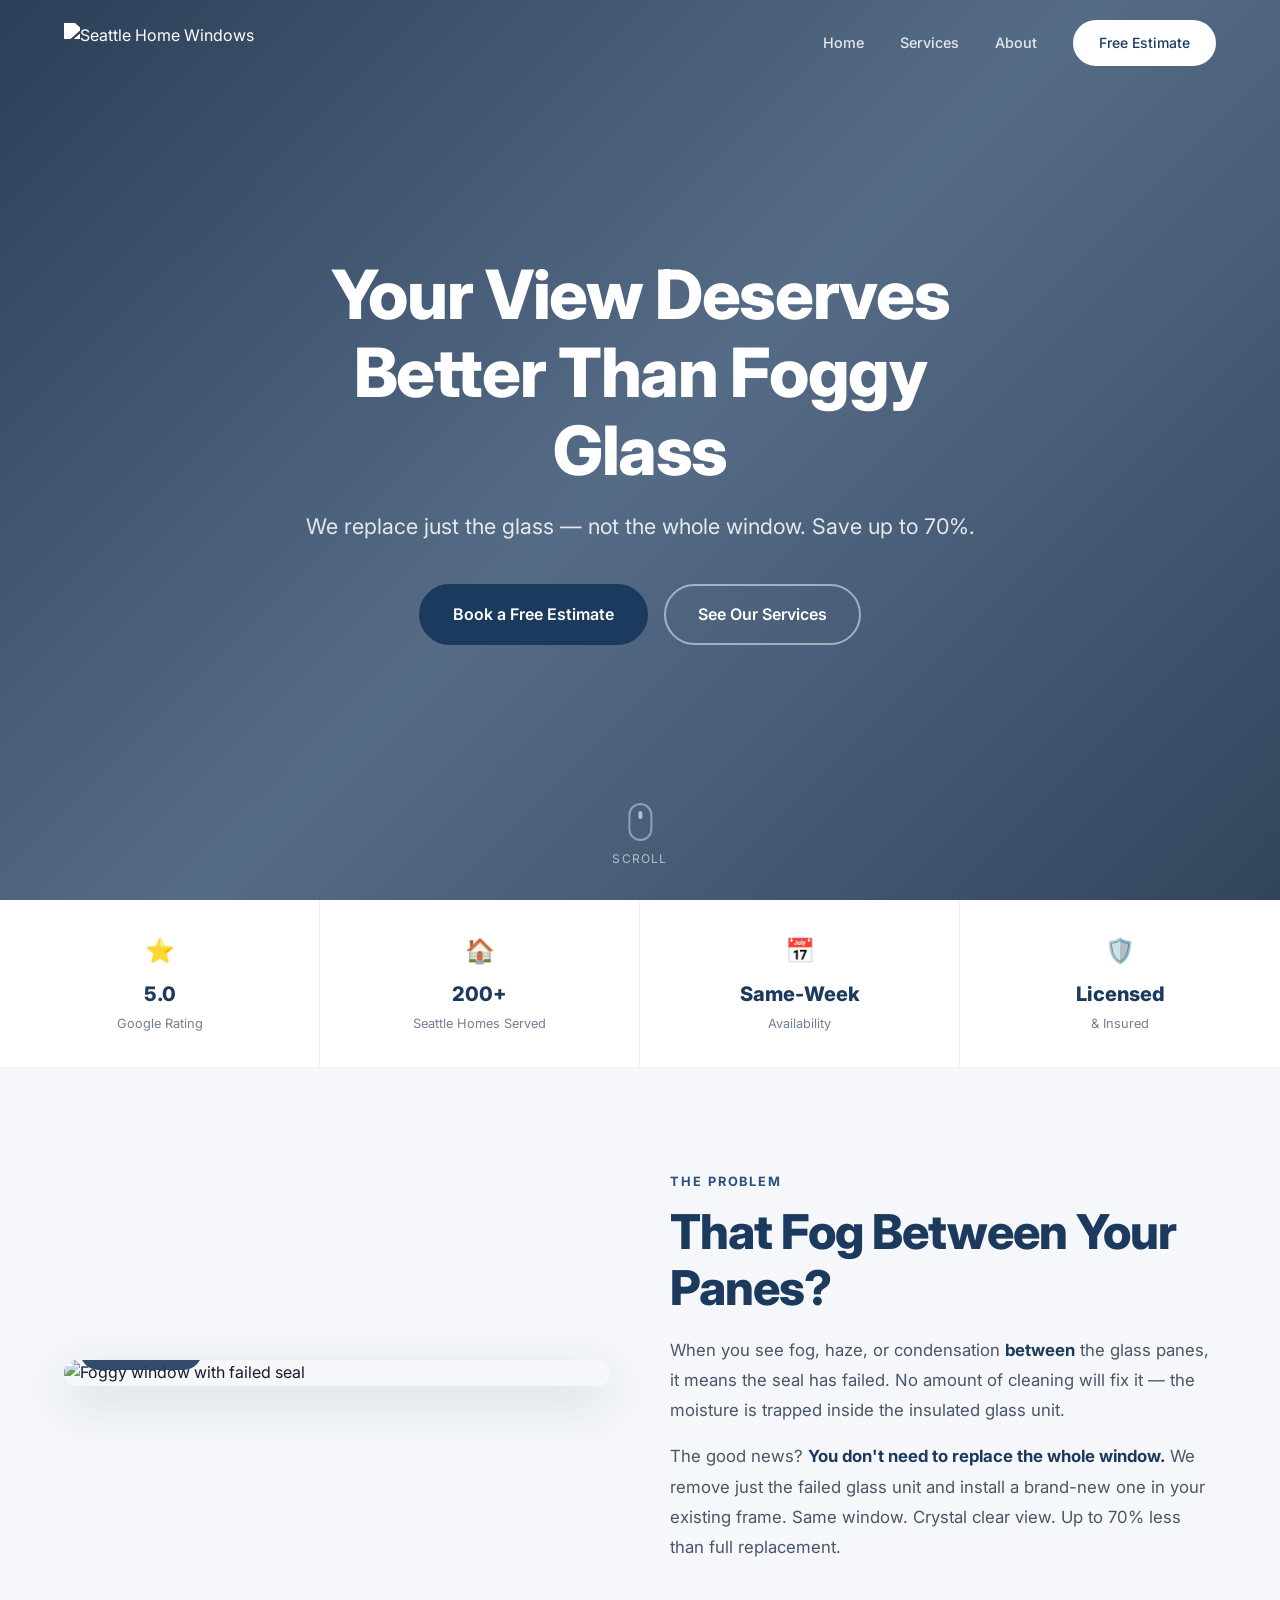
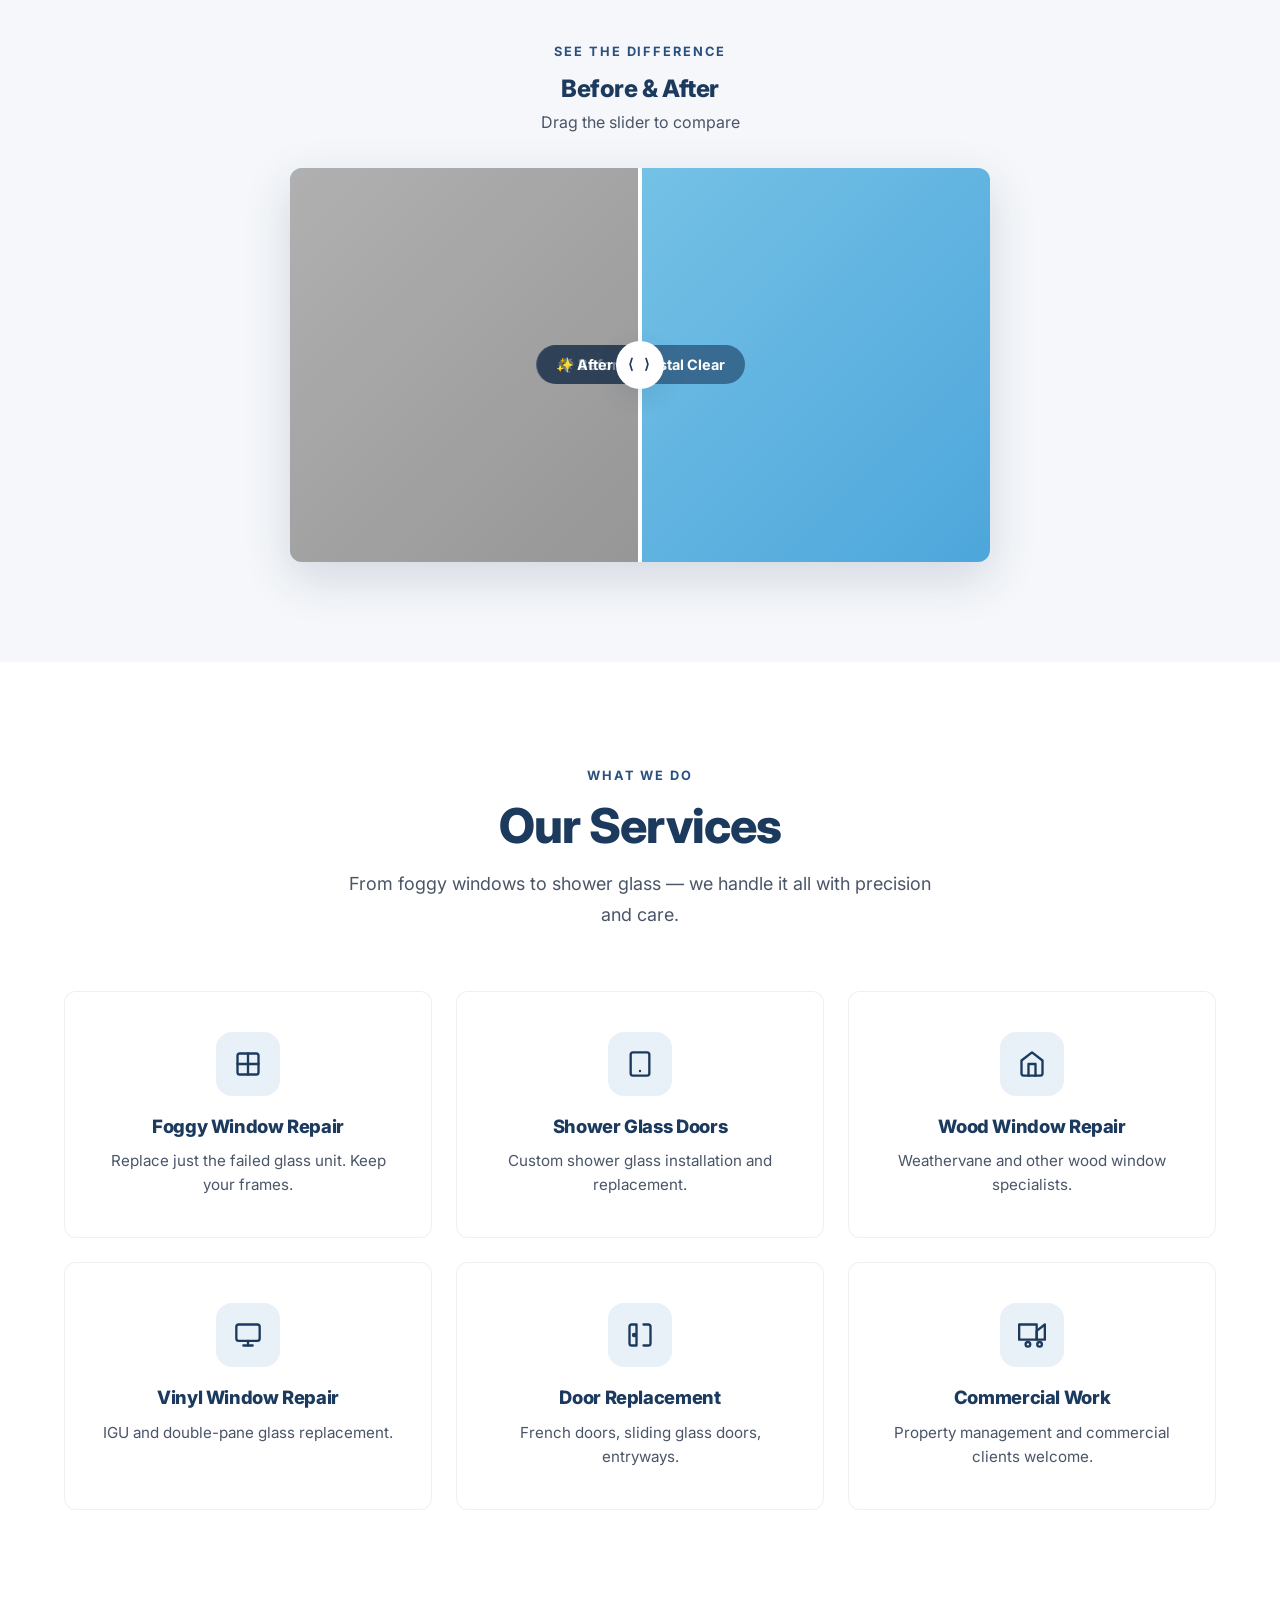
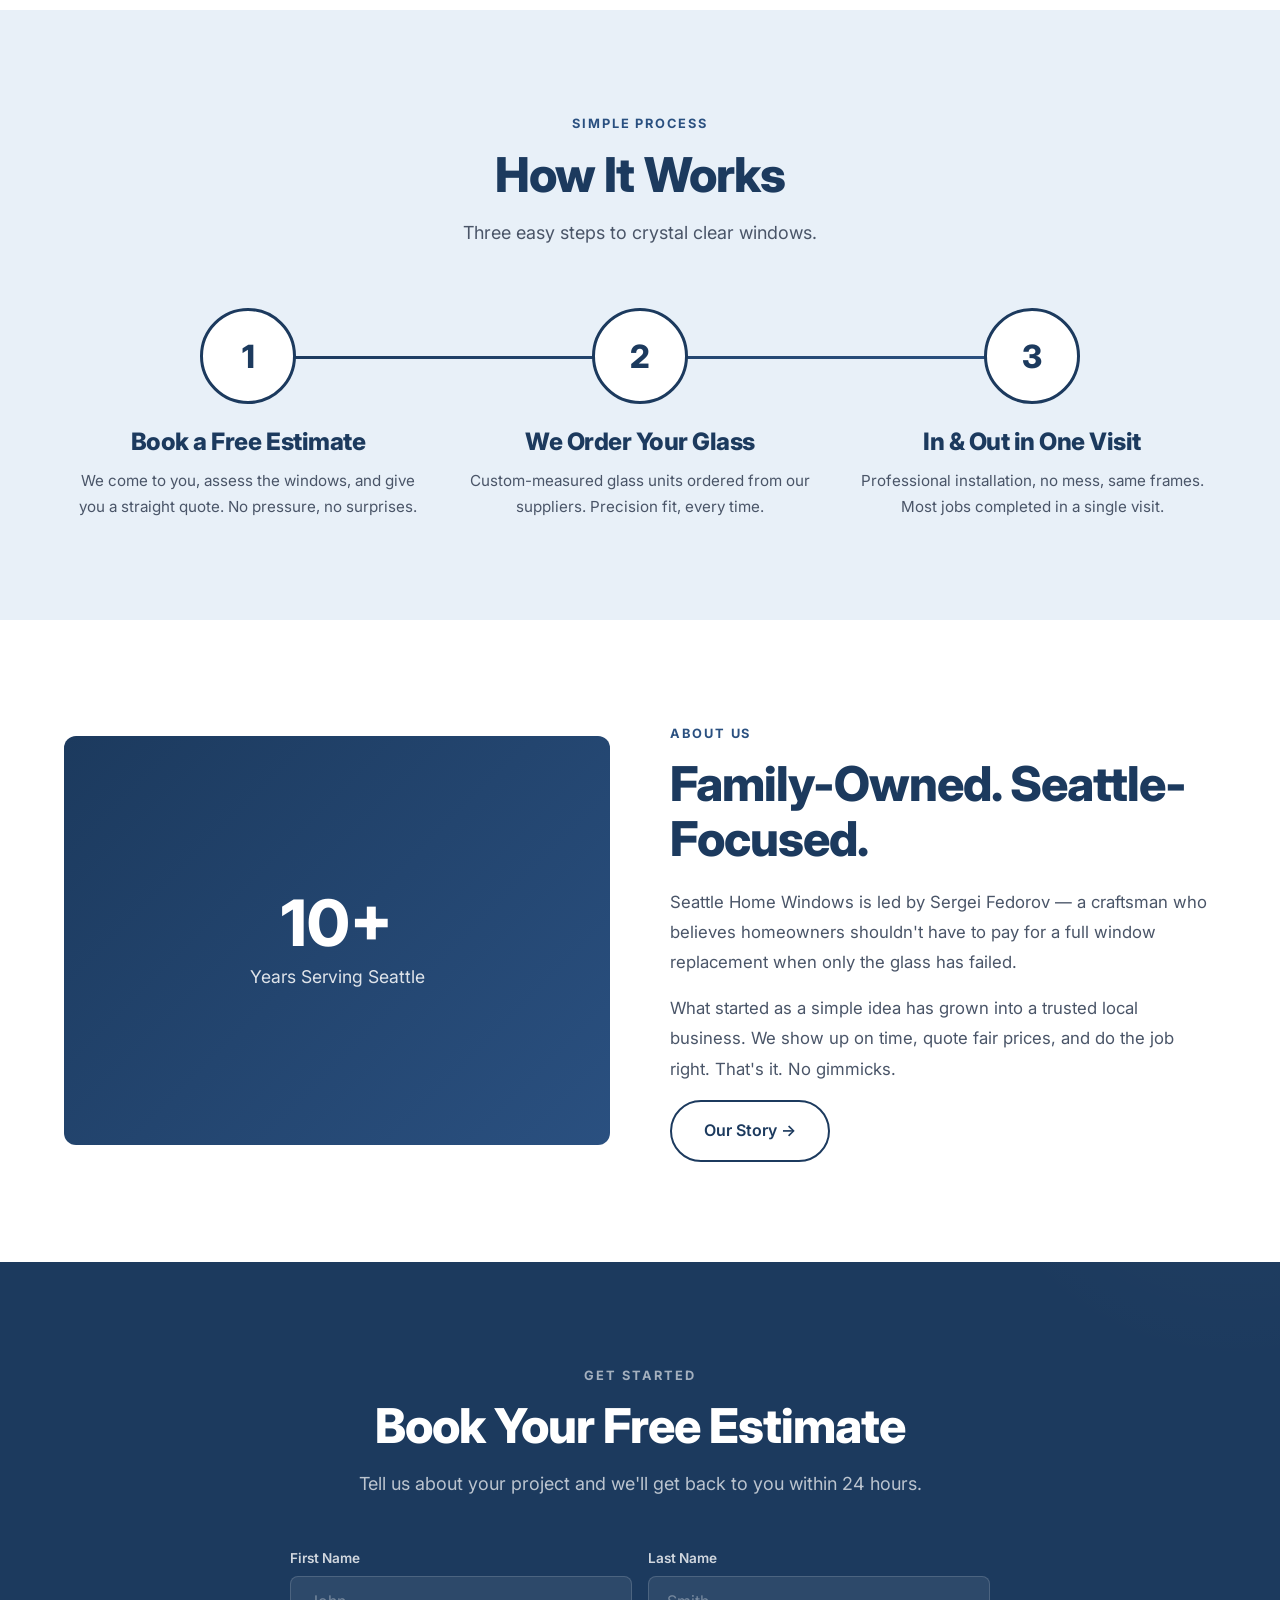
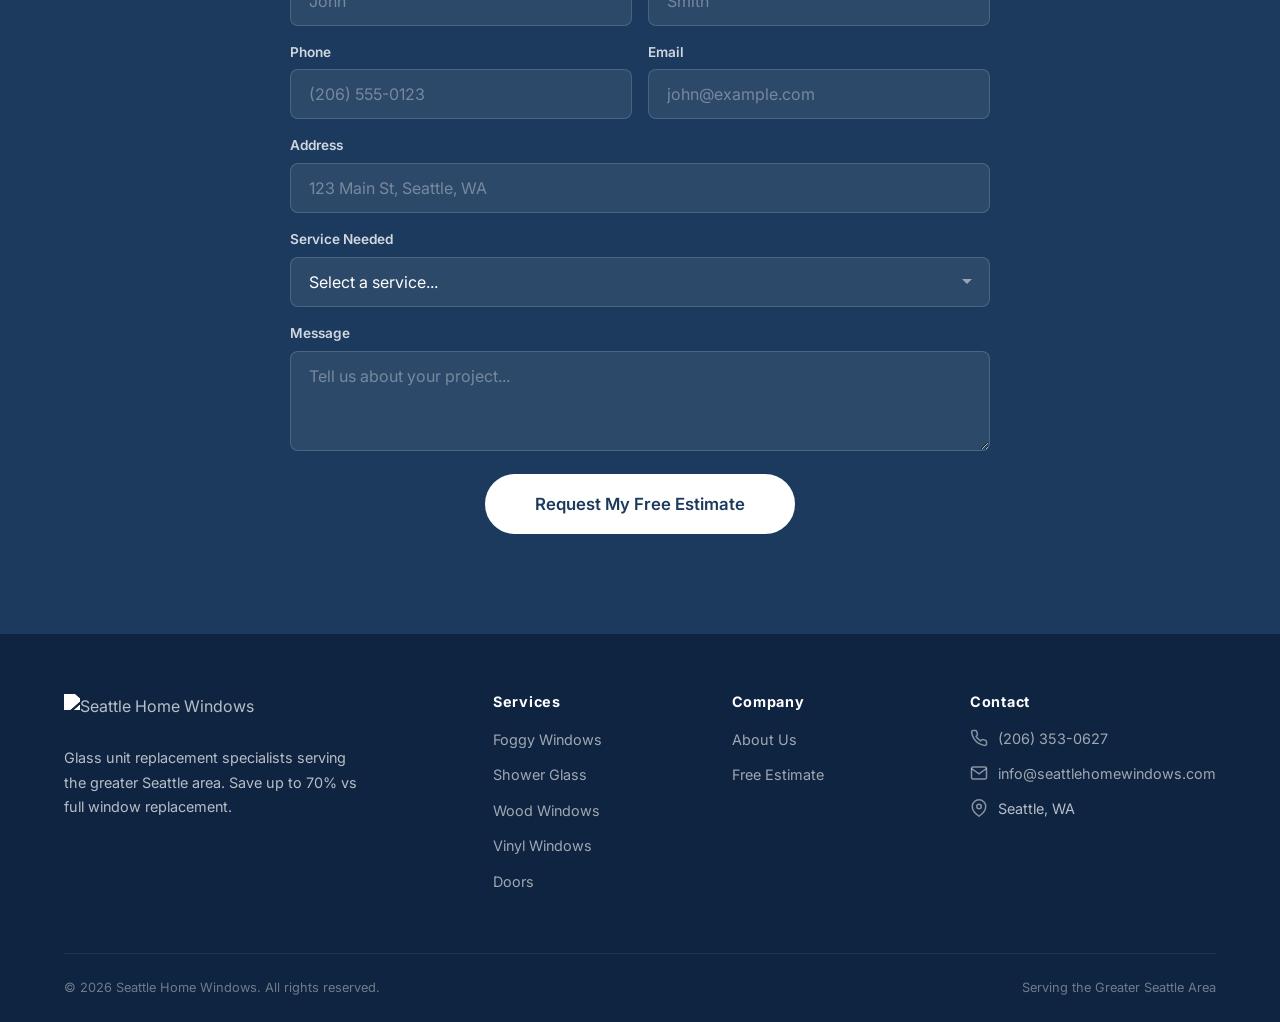
==== index.html @ 95157c09 "Initial commit: Seattle Home Windows website" ====
<!DOCTYPE html>
<html lang="en">
<head>
  <meta charset="UTF-8">
  <meta name="viewport" content="width=device-width, initial-scale=1.0">
  <title>Seattle Home Windows — Glass Unit Replacement Specialists</title>
  <meta name="description" content="Seattle Home Windows replaces just the failed glass — not the whole window. Save up to 70% on foggy window repair, shower glass, and more. Free estimates.">
  <link rel="preconnect" href="https://fonts.googleapis.com">
  <link rel="preconnect" href="https://fonts.gstatic.com" crossorigin>
  <link href="https://fonts.googleapis.com/css2?family=Inter:wght@400;500;600;700;800;900&display=swap" rel="stylesheet">
  <link rel="stylesheet" href="styles.css">
</head>
<body>

  <!-- Navigation -->
  <nav class="nav">
    <div class="container nav-inner">
      <a href="index.html" class="nav-logo">
        <img src="https://images.squarespace-cdn.com/content/v1/53bdde84e4b06a876245f971/1536911886654-8TI3TNQ9BF6OA86RGD4L/SHW_Logo_Long_Dark.png?format=750w" alt="Seattle Home Windows" loading="eager">
      </a>
      <ul class="nav-links">
        <li><a href="index.html">Home</a></li>
        <li><a href="services.html">Services</a></li>
        <li><a href="about.html">About</a></li>
        <li><a href="#estimate" class="nav-cta btn">Free Estimate</a></li>
      </ul>
      <div class="nav-hamburger" aria-label="Menu">
        <span></span>
        <span></span>
        <span></span>
      </div>
    </div>
  </nav>

  <!-- Hero -->
  <section class="hero">
    <div class="hero-bg"></div>
    <div class="hero-overlay"></div>
    <div class="hero-content">
      <h1>Your View Deserves Better Than Foggy Glass</h1>
      <p>We replace just the glass — not the whole window. Save up to 70%.</p>
      <div class="hero-buttons">
        <a href="#estimate" class="btn btn-primary">Book a Free Estimate</a>
        <a href="#services" class="btn btn-outline">See Our Services</a>
      </div>
    </div>
    <div class="scroll-indicator">
      <div class="mouse"></div>
      <span>Scroll</span>
    </div>
  </section>

  <!-- Social Proof Bar -->
  <section class="social-proof">
    <div class="proof-grid">
      <div class="proof-item fade-up">
        <div class="proof-icon">⭐</div>
        <div class="proof-value">5.0</div>
        <div class="proof-label">Google Rating</div>
      </div>
      <div class="proof-item fade-up">
        <div class="proof-icon">🏠</div>
        <div class="proof-value">200+</div>
        <div class="proof-label">Seattle Homes Served</div>
      </div>
      <div class="proof-item fade-up">
        <div class="proof-icon">📅</div>
        <div class="proof-value">Same-Week</div>
        <div class="proof-label">Availability</div>
      </div>
      <div class="proof-item fade-up">
        <div class="proof-icon">🛡️</div>
        <div class="proof-value">Licensed</div>
        <div class="proof-label">& Insured</div>
      </div>
    </div>
  </section>

  <!-- Problem / Solution -->
  <section class="problem-solution">
    <div class="container">
      <div class="ps-grid">
        <div class="ps-image-wrap fade-up">
          <img src="https://images.squarespace-cdn.com/content/v1/53bdde84e4b06a876245f971/70a5252a-7598-47df-831a-8cd8287273d9/Foggy+Window+Ad+Thumbnail.jpg" alt="Foggy window with failed seal">
          <span class="ps-label">⚠ Failed Seal</span>
        </div>
        <div class="ps-text fade-up">
          <span class="section-label">The Problem</span>
          <h2>That Fog Between Your Panes?</h2>
          <p>When you see fog, haze, or condensation <strong>between</strong> the glass panes, it means the seal has failed. No amount of cleaning will fix it — the moisture is trapped inside the insulated glass unit.</p>
          <p>The good news? <strong>You don't need to replace the whole window.</strong> We remove just the failed glass unit and install a brand-new one in your existing frame. Same window. Crystal clear view. Up to 70% less than full replacement.</p>
        </div>
      </div>

      <!-- Before/After Slider -->
      <div class="ba-slider-section fade-up" style="text-align:center;">
        <span class="section-label">See the Difference</span>
        <h3 style="color:var(--navy); margin-bottom: 0.5rem;">Before & After</h3>
        <p style="color:var(--text-medium); margin-bottom: 1.5rem;">Drag the slider to compare</p>
        <div class="ba-slider">
          <div class="ba-after"><span>✨ After — Crystal Clear</span></div>
          <div class="ba-before"><span>😶‍🌫️ Before — Foggy Seal</span></div>
          <div class="ba-handle"></div>
        </div>
      </div>
    </div>
  </section>

  <!-- Services -->
  <section class="services" id="services">
    <div class="container">
      <div class="services-header fade-up">
        <span class="section-label">What We Do</span>
        <h2>Our Services</h2>
        <p class="section-subtitle">From foggy windows to shower glass — we handle it all with precision and care.</p>
      </div>
      <div class="services-grid">
        <div class="service-card fade-up">
          <div class="service-icon">
            <svg viewBox="0 0 24 24"><rect x="3" y="3" width="18" height="18" rx="2"/><line x1="3" y1="12" x2="21" y2="12"/><line x1="12" y1="3" x2="12" y2="21"/></svg>
          </div>
          <h3>Foggy Window Repair</h3>
          <p>Replace just the failed glass unit. Keep your frames.</p>
        </div>
        <div class="service-card fade-up">
          <div class="service-icon">
            <svg viewBox="0 0 24 24"><rect x="4" y="2" width="16" height="20" rx="2"/><line x1="12" y1="18" x2="12" y2="18.01"/></svg>
          </div>
          <h3>Shower Glass Doors</h3>
          <p>Custom shower glass installation and replacement.</p>
        </div>
        <div class="service-card fade-up">
          <div class="service-icon">
            <svg viewBox="0 0 24 24"><path d="M3 9l9-7 9 7v11a2 2 0 0 1-2 2H5a2 2 0 0 1-2-2z"/><polyline points="9 22 9 12 15 12 15 22"/></svg>
          </div>
          <h3>Wood Window Repair</h3>
          <p>Weathervane and other wood window specialists.</p>
        </div>
        <div class="service-card fade-up">
          <div class="service-icon">
            <svg viewBox="0 0 24 24"><rect x="2" y="3" width="20" height="14" rx="2"/><line x1="8" y1="21" x2="16" y2="21"/><line x1="12" y1="17" x2="12" y2="21"/></svg>
          </div>
          <h3>Vinyl Window Repair</h3>
          <p>IGU and double-pane glass replacement.</p>
        </div>
        <div class="service-card fade-up">
          <div class="service-icon">
            <svg viewBox="0 0 24 24"><path d="M15 3h4a2 2 0 0 1 2 2v14a2 2 0 0 1-2 2h-4"/><path d="M3 5a2 2 0 0 1 2-2h4v18H5a2 2 0 0 1-2-2z"/><circle cx="7" cy="12" r="1"/></svg>
          </div>
          <h3>Door Replacement</h3>
          <p>French doors, sliding glass doors, entryways.</p>
        </div>
        <div class="service-card fade-up">
          <div class="service-icon">
            <svg viewBox="0 0 24 24"><rect x="1" y="3" width="15" height="13"/><polygon points="23 3 16 8.5 16 16 23 16"/><circle cx="8.5" cy="20" r="2"/><circle cx="18.5" cy="20" r="2"/></svg>
          </div>
          <h3>Commercial Work</h3>
          <p>Property management and commercial clients welcome.</p>
        </div>
      </div>
    </div>
  </section>

  <!-- How It Works -->
  <section class="how-it-works">
    <div class="container">
      <div class="hiw-header fade-up">
        <span class="section-label">Simple Process</span>
        <h2>How It Works</h2>
        <p class="section-subtitle">Three easy steps to crystal clear windows.</p>
      </div>
      <div class="hiw-steps">
        <div class="hiw-step fade-up">
          <div class="hiw-number"><span>1</span></div>
          <div>
            <h3>Book a Free Estimate</h3>
            <p>We come to you, assess the windows, and give you a straight quote. No pressure, no surprises.</p>
          </div>
        </div>
        <div class="hiw-step fade-up">
          <div class="hiw-number"><span>2</span></div>
          <div>
            <h3>We Order Your Glass</h3>
            <p>Custom-measured glass units ordered from our suppliers. Precision fit, every time.</p>
          </div>
        </div>
        <div class="hiw-step fade-up">
          <div class="hiw-number"><span>3</span></div>
          <div>
            <h3>In & Out in One Visit</h3>
            <p>Professional installation, no mess, same frames. Most jobs completed in a single visit.</p>
          </div>
        </div>
      </div>
    </div>
  </section>

  <!-- About Teaser -->
  <section class="about-teaser">
    <div class="container">
      <div class="about-grid">
        <div class="about-visual fade-up">
          <div class="about-visual-box">
            <div class="about-visual-text">
              <div class="stat">10+</div>
              <p>Years Serving Seattle</p>
            </div>
          </div>
        </div>
        <div class="about-content fade-up">
          <span class="section-label">About Us</span>
          <h2>Family-Owned. Seattle-Focused.</h2>
          <p>Seattle Home Windows is led by Sergei Fedorov — a craftsman who believes homeowners shouldn't have to pay for a full window replacement when only the glass has failed.</p>
          <p>What started as a simple idea has grown into a trusted local business. We show up on time, quote fair prices, and do the job right. That's it. No gimmicks.</p>
          <a href="about.html" class="btn btn-outline-dark">Our Story →</a>
        </div>
      </div>
    </div>
  </section>

  <!-- Estimate Form -->
  <section class="estimate" id="estimate">
    <div class="container">
      <div class="estimate-header fade-up">
        <span class="section-label">Get Started</span>
        <h2>Book Your Free Estimate</h2>
        <p class="section-subtitle">Tell us about your project and we'll get back to you within 24 hours.</p>
      </div>

      <form id="estimate-form" class="estimate-form fade-up">
        <div class="form-row">
          <div class="form-group">
            <label for="firstName">First Name</label>
            <input type="text" id="firstName" name="firstName" placeholder="John" required>
          </div>
          <div class="form-group">
            <label for="lastName">Last Name</label>
            <input type="text" id="lastName" name="lastName" placeholder="Smith" required>
          </div>
        </div>
        <div class="form-row">
          <div class="form-group">
            <label for="phone">Phone</label>
            <input type="tel" id="phone" name="phone" placeholder="(206) 555-0123" required>
          </div>
          <div class="form-group">
            <label for="email">Email</label>
            <input type="email" id="email" name="email" placeholder="john@example.com" required>
          </div>
        </div>
        <div class="form-group">
          <label for="address">Address</label>
          <input type="text" id="address" name="address" placeholder="123 Main St, Seattle, WA">
        </div>
        <div class="form-group">
          <label for="service">Service Needed</label>
          <select id="service" name="service" required>
            <option value="" disabled selected>Select a service...</option>
            <option value="foggy-windows">Foggy Windows</option>
            <option value="shower-glass">Shower Glass</option>
            <option value="wood-windows">Wood Windows</option>
            <option value="vinyl-windows">Vinyl Windows</option>
            <option value="door-replacement">Door Replacement</option>
            <option value="commercial">Commercial</option>
            <option value="other">Other</option>
          </select>
        </div>
        <div class="form-group">
          <label for="message">Message</label>
          <textarea id="message" name="message" placeholder="Tell us about your project..."></textarea>
        </div>
        <div class="form-submit">
          <button type="submit" class="btn">Request My Free Estimate</button>
        </div>
      </form>

      <div class="form-success">
        <div class="check-icon">✓</div>
        <h3>Thank You!</h3>
        <p>We've received your request. Expect a call or email within 24 hours.</p>
      </div>
    </div>
  </section>

  <!-- Footer -->
  <footer class="footer">
    <div class="container">
      <div class="footer-grid">
        <div class="footer-brand">
          <img src="https://images.squarespace-cdn.com/content/v1/53bdde84e4b06a876245f971/1536911886654-8TI3TNQ9BF6OA86RGD4L/SHW_Logo_Long_Dark.png?format=750w" alt="Seattle Home Windows">
          <p>Glass unit replacement specialists serving the greater Seattle area. Save up to 70% vs full window replacement.</p>
        </div>
        <div class="footer-col">
          <h4>Services</h4>
          <ul>
            <li><a href="services.html">Foggy Windows</a></li>
            <li><a href="services.html">Shower Glass</a></li>
            <li><a href="services.html">Wood Windows</a></li>
            <li><a href="services.html">Vinyl Windows</a></li>
            <li><a href="services.html">Doors</a></li>
          </ul>
        </div>
        <div class="footer-col">
          <h4>Company</h4>
          <ul>
            <li><a href="about.html">About Us</a></li>
            <li><a href="#estimate">Free Estimate</a></li>
          </ul>
        </div>
        <div class="footer-col">
          <h4>Contact</h4>
          <div class="footer-contact-item">
            <svg viewBox="0 0 24 24"><path d="M22 16.92v3a2 2 0 0 1-2.18 2 19.79 19.79 0 0 1-8.63-3.07 19.5 19.5 0 0 1-6-6 19.79 19.79 0 0 1-3.07-8.67A2 2 0 0 1 4.11 2h3a2 2 0 0 1 2 1.72c.127.96.361 1.903.7 2.81a2 2 0 0 1-.45 2.11L8.09 9.91a16 16 0 0 0 6 6l1.27-1.27a2 2 0 0 1 2.11-.45c.907.339 1.85.573 2.81.7A2 2 0 0 1 22 16.92z"/></svg>
            <a href="tel:+12063530627">(206) 353-0627</a>
          </div>
          <div class="footer-contact-item">
            <svg viewBox="0 0 24 24"><path d="M4 4h16c1.1 0 2 .9 2 2v12c0 1.1-.9 2-2 2H4c-1.1 0-2-.9-2-2V6c0-1.1.9-2 2-2z"/><polyline points="22,6 12,13 2,6"/></svg>
            <a href="mailto:info@seattlehomewindows.com">info@seattlehomewindows.com</a>
          </div>
          <div class="footer-contact-item">
            <svg viewBox="0 0 24 24"><path d="M21 10c0 7-9 13-9 13s-9-6-9-13a9 9 0 0 1 18 0z"/><circle cx="12" cy="10" r="3"/></svg>
            <span>Seattle, WA</span>
          </div>
        </div>
      </div>
      <div class="footer-bottom">
        <span>© 2026 Seattle Home Windows. All rights reserved.</span>
        <span>Serving the Greater Seattle Area</span>
      </div>
    </div>
  </footer>

  <!-- Mobile Call Button -->
  <a href="tel:+12063530627" class="mobile-call-btn" aria-label="Call Now">
    <svg viewBox="0 0 24 24"><path d="M22 16.92v3a2 2 0 0 1-2.18 2 19.79 19.79 0 0 1-8.63-3.07 19.5 19.5 0 0 1-6-6 19.79 19.79 0 0 1-3.07-8.67A2 2 0 0 1 4.11 2h3a2 2 0 0 1 2 1.72c.127.96.361 1.903.7 2.81a2 2 0 0 1-.45 2.11L8.09 9.91a16 16 0 0 0 6 6l1.27-1.27a2 2 0 0 1 2.11-.45c.907.339 1.85.573 2.81.7A2 2 0 0 1 22 16.92z"/></svg>
  </a>

  <script src="script.js"></script>
</body>
</html>
---- styles.css ----
/* ============================================
   Seattle Home Windows — Main Stylesheet
   ============================================ */

/* Custom Properties */
:root {
  --navy: #1c3a5e;
  --navy-dark: #0f2440;
  --navy-light: #2a5080;
  --white: #ffffff;
  --light-blue: #e8f0f8;
  --light-gray: #f5f7fa;
  --text-dark: #1a1a2e;
  --text-medium: #4a5568;
  --text-light: #718096;
  --accent-gold: #d4a853;
  --shadow-sm: 0 2px 8px rgba(28, 58, 94, 0.08);
  --shadow-md: 0 8px 24px rgba(28, 58, 94, 0.12);
  --shadow-lg: 0 16px 48px rgba(28, 58, 94, 0.16);
  --radius: 12px;
  --radius-sm: 8px;
  --transition: 0.3s cubic-bezier(0.4, 0, 0.2, 1);
}

/* Reset */
*, *::before, *::after {
  margin: 0;
  padding: 0;
  box-sizing: border-box;
}

html {
  scroll-behavior: smooth;
  font-size: 16px;
}

body {
  font-family: 'Inter', -apple-system, BlinkMacSystemFont, sans-serif;
  color: var(--text-dark);
  line-height: 1.6;
  overflow-x: hidden;
  -webkit-font-smoothing: antialiased;
}

img {
  max-width: 100%;
  height: auto;
  display: block;
}

a {
  text-decoration: none;
  color: inherit;
  transition: var(--transition);
}

/* Typography */
h1, h2, h3, h4 {
  font-weight: 800;
  line-height: 1.15;
  letter-spacing: -0.02em;
}

h1 { font-size: clamp(2.5rem, 5vw, 4rem); }
h2 { font-size: clamp(2rem, 4vw, 3rem); }
h3 { font-size: clamp(1.25rem, 2vw, 1.5rem); }

.section-label {
  display: inline-block;
  font-size: 0.8rem;
  font-weight: 700;
  letter-spacing: 0.15em;
  text-transform: uppercase;
  color: var(--navy-light);
  margin-bottom: 0.75rem;
}

.section-subtitle {
  font-size: 1.125rem;
  color: var(--text-medium);
  max-width: 600px;
  margin: 1rem auto 0;
  line-height: 1.7;
}

/* Layout */
.container {
  width: 100%;
  max-width: 1200px;
  margin: 0 auto;
  padding: 0 24px;
}

section {
  padding: 100px 0;
}

/* Buttons */
.btn {
  display: inline-flex;
  align-items: center;
  gap: 8px;
  padding: 16px 32px;
  font-family: 'Inter', sans-serif;
  font-size: 1rem;
  font-weight: 600;
  border-radius: 50px;
  border: 2px solid transparent;
  cursor: pointer;
  transition: var(--transition);
  white-space: nowrap;
}

.btn-primary {
  background: var(--navy);
  color: var(--white);
  border-color: var(--navy);
}

.btn-primary:hover {
  background: var(--navy-dark);
  border-color: var(--navy-dark);
  transform: translateY(-2px);
  box-shadow: var(--shadow-md);
}

.btn-outline {
  background: transparent;
  color: var(--white);
  border-color: rgba(255,255,255,0.5);
}

.btn-outline:hover {
  background: var(--white);
  color: var(--navy);
  border-color: var(--white);
  transform: translateY(-2px);
}

.btn-outline-dark {
  background: transparent;
  color: var(--navy);
  border-color: var(--navy);
}

.btn-outline-dark:hover {
  background: var(--navy);
  color: var(--white);
  transform: translateY(-2px);
  box-shadow: var(--shadow-md);
}

/* ============================================
   NAVIGATION
   ============================================ */
.nav {
  position: fixed;
  top: 0;
  left: 0;
  right: 0;
  z-index: 1000;
  padding: 20px 0;
  transition: var(--transition);
}

.nav.scrolled {
  background: var(--white);
  padding: 12px 0;
  box-shadow: var(--shadow-sm);
}

.nav-inner {
  display: flex;
  align-items: center;
  justify-content: space-between;
}

.nav-logo img {
  height: 40px;
  width: auto;
  transition: var(--transition);
}

.nav.scrolled .nav-logo img {
  filter: none;
}

.nav:not(.scrolled) .nav-logo img {
  filter: brightness(0) invert(1);
}

.nav-links {
  display: flex;
  align-items: center;
  gap: 36px;
  list-style: none;
}

.nav-links a {
  font-size: 0.9rem;
  font-weight: 500;
  color: rgba(255,255,255,0.85);
  position: relative;
}

.nav-links a::after {
  content: '';
  position: absolute;
  bottom: -4px;
  left: 0;
  width: 0;
  height: 2px;
  background: var(--white);
  transition: var(--transition);
}

.nav-links a:hover::after {
  width: 100%;
}

.nav.scrolled .nav-links a {
  color: var(--text-dark);
}

.nav.scrolled .nav-links a::after {
  background: var(--navy);
}

.nav-cta {
  padding: 10px 24px !important;
  font-size: 0.875rem !important;
  background: var(--white) !important;
  color: var(--navy) !important;
  border-color: var(--white) !important;
  border-radius: 50px;
  font-weight: 600;
}

.nav-cta:hover {
  transform: translateY(-2px);
  box-shadow: var(--shadow-md);
}

.nav.scrolled .nav-cta {
  background: var(--navy) !important;
  color: var(--white) !important;
  border-color: var(--navy) !important;
}

/* Hamburger */
.nav-hamburger {
  display: none;
  flex-direction: column;
  gap: 5px;
  cursor: pointer;
  padding: 8px;
  z-index: 1001;
}

.nav-hamburger span {
  width: 24px;
  height: 2px;
  background: var(--white);
  transition: var(--transition);
}

.nav.scrolled .nav-hamburger span {
  background: var(--navy);
}

/* Interior pages nav */
.nav-interior {
  background: var(--white);
  padding: 12px 0;
  box-shadow: var(--shadow-sm);
}

.nav-interior .nav-logo img {
  filter: none;
}

.nav-interior .nav-links a {
  color: var(--text-dark);
}

.nav-interior .nav-links a::after {
  background: var(--navy);
}

.nav-interior .nav-cta {
  background: var(--navy) !important;
  color: var(--white) !important;
  border-color: var(--navy) !important;
}

.nav-interior .nav-hamburger span {
  background: var(--navy);
}

/* ============================================
   HERO
   ============================================ */
.hero {
  position: relative;
  min-height: 100vh;
  display: flex;
  align-items: center;
  justify-content: center;
  overflow: hidden;
  padding: 0;
}

.hero-bg {
  position: absolute;
  inset: 0;
  background-image: url('https://images.squarespace-cdn.com/content/v1/53bdde84e4b06a876245f971/1532902957717-0AOZOYSSRG9WH10H3FOI/architecture-blank-space-blue-sky-921294.jpg');
  background-size: cover;
  background-position: center;
  transform: scale(1.05);
}

.hero-overlay {
  position: absolute;
  inset: 0;
  background: linear-gradient(
    135deg,
    rgba(15, 36, 64, 0.88) 0%,
    rgba(28, 58, 94, 0.75) 50%,
    rgba(15, 36, 64, 0.85) 100%
  );
}

.hero-content {
  position: relative;
  z-index: 2;
  text-align: center;
  color: var(--white);
  max-width: 800px;
  padding: 0 24px;
}

.hero h1 {
  margin-bottom: 1.25rem;
  font-size: clamp(2.75rem, 6vw, 4.25rem);
}

.hero p {
  font-size: clamp(1.1rem, 2vw, 1.35rem);
  color: rgba(255,255,255,0.85);
  margin-bottom: 2.5rem;
  line-height: 1.6;
}

.hero-buttons {
  display: flex;
  gap: 16px;
  justify-content: center;
  flex-wrap: wrap;
}

.scroll-indicator {
  position: absolute;
  bottom: 32px;
  left: 50%;
  transform: translateX(-50%);
  z-index: 2;
  display: flex;
  flex-direction: column;
  align-items: center;
  gap: 8px;
  color: rgba(255,255,255,0.6);
  font-size: 0.75rem;
  letter-spacing: 0.1em;
  text-transform: uppercase;
}

.scroll-indicator .mouse {
  width: 24px;
  height: 38px;
  border: 2px solid rgba(255,255,255,0.4);
  border-radius: 12px;
  position: relative;
}

.scroll-indicator .mouse::after {
  content: '';
  width: 4px;
  height: 8px;
  background: rgba(255,255,255,0.6);
  border-radius: 2px;
  position: absolute;
  top: 6px;
  left: 50%;
  transform: translateX(-50%);
  animation: scrollDown 1.8s ease-in-out infinite;
}

@keyframes scrollDown {
  0% { opacity: 1; transform: translateX(-50%) translateY(0); }
  100% { opacity: 0; transform: translateX(-50%) translateY(14px); }
}

/* ============================================
   SOCIAL PROOF BAR
   ============================================ */
.social-proof {
  background: var(--white);
  padding: 0;
  border-bottom: 1px solid rgba(0,0,0,0.06);
}

.proof-grid {
  display: grid;
  grid-template-columns: repeat(4, 1fr);
}

.proof-item {
  text-align: center;
  padding: 32px 16px;
  border-right: 1px solid rgba(0,0,0,0.06);
}

.proof-item:last-child {
  border-right: none;
}

.proof-icon {
  font-size: 1.5rem;
  margin-bottom: 8px;
}

.proof-value {
  font-size: 1.25rem;
  font-weight: 800;
  color: var(--navy);
}

.proof-label {
  font-size: 0.8rem;
  color: var(--text-light);
  margin-top: 4px;
}

/* ============================================
   PROBLEM / SOLUTION
   ============================================ */
.problem-solution {
  background: var(--light-gray);
}

.ps-grid {
  display: grid;
  grid-template-columns: 1fr 1fr;
  gap: 60px;
  align-items: center;
}

.ps-image-wrap {
  position: relative;
  border-radius: var(--radius);
  overflow: hidden;
  box-shadow: var(--shadow-lg);
}

.ps-image-wrap img {
  width: 100%;
  border-radius: var(--radius);
}

.ps-label {
  position: absolute;
  bottom: 16px;
  left: 16px;
  background: rgba(28, 58, 94, 0.9);
  color: var(--white);
  padding: 8px 16px;
  border-radius: 50px;
  font-size: 0.8rem;
  font-weight: 600;
  letter-spacing: 0.05em;
}

.ps-text h2 {
  margin-bottom: 1.25rem;
  color: var(--navy);
}

.ps-text p {
  color: var(--text-medium);
  font-size: 1.05rem;
  line-height: 1.8;
  margin-bottom: 1rem;
}

.ps-text p strong {
  color: var(--navy);
}

/* Before/After Slider */
.ba-slider-section {
  margin-top: 60px;
}

.ba-slider {
  position: relative;
  width: 100%;
  max-width: 700px;
  margin: 2rem auto 0;
  aspect-ratio: 16/9;
  border-radius: var(--radius);
  overflow: hidden;
  box-shadow: var(--shadow-lg);
  cursor: ew-resize;
  user-select: none;
  -webkit-user-select: none;
}

.ba-before, .ba-after {
  position: absolute;
  inset: 0;
  display: flex;
  align-items: center;
  justify-content: center;
  font-size: 1.5rem;
  font-weight: 700;
}

.ba-after {
  background: linear-gradient(135deg, #87CEEB, #4da6db);
  color: var(--white);
}

.ba-after::before {
  content: '';
  position: absolute;
  inset: 0;
  background: url('https://images.squarespace-cdn.com/content/v1/53bdde84e4b06a876245f971/1532902957717-0AOZOYSSRG9WH10H3FOI/architecture-blank-space-blue-sky-921294.jpg') center/cover;
  opacity: 0.3;
}

.ba-after span {
  position: relative;
  z-index: 1;
  background: rgba(28, 58, 94, 0.6);
  padding: 8px 20px;
  border-radius: 50px;
  font-size: 0.9rem;
}

.ba-before {
  background: linear-gradient(135deg, #b0b0b0, #8a8a8a);
  clip-path: inset(0 50% 0 0);
}

.ba-before::before {
  content: '';
  position: absolute;
  inset: 0;
  background: url('https://images.squarespace-cdn.com/content/v1/53bdde84e4b06a876245f971/70a5252a-7598-47df-831a-8cd8287273d9/Foggy+Window+Ad+Thumbnail.jpg') center/cover;
  filter: grayscale(0.5) brightness(0.7);
  opacity: 0.5;
}

.ba-before span {
  position: relative;
  z-index: 1;
  background: rgba(0,0,0,0.5);
  padding: 8px 20px;
  border-radius: 50px;
  font-size: 0.9rem;
  color: var(--white);
}

.ba-handle {
  position: absolute;
  top: 0;
  bottom: 0;
  left: 50%;
  width: 4px;
  background: var(--white);
  transform: translateX(-50%);
  z-index: 10;
  pointer-events: none;
}

.ba-handle::after {
  content: '⟨ ⟩';
  position: absolute;
  top: 50%;
  left: 50%;
  transform: translate(-50%, -50%);
  width: 48px;
  height: 48px;
  background: var(--white);
  border-radius: 50%;
  display: flex;
  align-items: center;
  justify-content: center;
  font-size: 0.85rem;
  color: var(--navy);
  font-weight: 700;
  box-shadow: var(--shadow-md);
  letter-spacing: 4px;
}

/* ============================================
   SERVICES
   ============================================ */
.services {
  background: var(--white);
}

.services-header {
  text-align: center;
  margin-bottom: 60px;
}

.services-header h2 {
  color: var(--navy);
}

.services-grid {
  display: grid;
  grid-template-columns: repeat(3, 1fr);
  gap: 24px;
}

.service-card {
  background: var(--white);
  border: 1px solid rgba(0,0,0,0.06);
  border-radius: var(--radius);
  padding: 40px 32px;
  text-align: center;
  transition: var(--transition);
}

.service-card:hover {
  transform: translateY(-8px) scale(1.02);
  box-shadow: var(--shadow-lg);
  border-color: transparent;
}

.service-icon {
  width: 64px;
  height: 64px;
  background: var(--light-blue);
  border-radius: 16px;
  display: flex;
  align-items: center;
  justify-content: center;
  margin: 0 auto 20px;
  font-size: 1.75rem;
  transition: var(--transition);
}

.service-card:hover .service-icon {
  background: var(--navy);
  transform: scale(1.1);
}

.service-card:hover .service-icon svg {
  stroke: var(--white);
}

.service-icon svg {
  width: 28px;
  height: 28px;
  stroke: var(--navy);
  fill: none;
  stroke-width: 2;
  stroke-linecap: round;
  stroke-linejoin: round;
}

.service-card h3 {
  color: var(--navy);
  margin-bottom: 12px;
  font-size: 1.15rem;
}

.service-card p {
  color: var(--text-medium);
  font-size: 0.95rem;
  line-height: 1.6;
}

/* ============================================
   HOW IT WORKS
   ============================================ */
.how-it-works {
  background: var(--light-blue);
}

.hiw-header {
  text-align: center;
  margin-bottom: 60px;
}

.hiw-header h2 {
  color: var(--navy);
}

.hiw-steps {
  display: flex;
  gap: 24px;
  position: relative;
}

.hiw-steps::before {
  content: '';
  position: absolute;
  top: 48px;
  left: calc(16.66% + 12px);
  right: calc(16.66% + 12px);
  height: 3px;
  background: linear-gradient(90deg, var(--navy), var(--navy-light));
  border-radius: 2px;
}

.hiw-step {
  flex: 1;
  text-align: center;
  position: relative;
}

.hiw-number {
  width: 96px;
  height: 96px;
  background: var(--white);
  border: 3px solid var(--navy);
  border-radius: 50%;
  display: flex;
  align-items: center;
  justify-content: center;
  margin: 0 auto 24px;
  position: relative;
  z-index: 2;
}

.hiw-number span {
  font-size: 2rem;
  font-weight: 800;
  color: var(--navy);
}

.hiw-step h3 {
  color: var(--navy);
  margin-bottom: 12px;
}

.hiw-step p {
  color: var(--text-medium);
  font-size: 0.95rem;
  line-height: 1.7;
  padding: 0 8px;
}

/* ============================================
   ABOUT (homepage teaser)
   ============================================ */
.about-teaser {
  background: var(--white);
}

.about-grid {
  display: grid;
  grid-template-columns: 1fr 1fr;
  gap: 60px;
  align-items: center;
}

.about-visual {
  position: relative;
}

.about-visual-box {
  width: 100%;
  aspect-ratio: 4/3;
  background: linear-gradient(135deg, var(--navy), var(--navy-light));
  border-radius: var(--radius);
  display: flex;
  align-items: center;
  justify-content: center;
  position: relative;
  overflow: hidden;
}

.about-visual-box::before {
  content: '';
  position: absolute;
  inset: 0;
  background: url('https://images.squarespace-cdn.com/content/v1/53bdde84e4b06a876245f971/1532902957717-0AOZOYSSRG9WH10H3FOI/architecture-blank-space-blue-sky-921294.jpg') center/cover;
  opacity: 0.2;
}

.about-visual-text {
  position: relative;
  color: var(--white);
  text-align: center;
  padding: 40px;
}

.about-visual-text .stat {
  font-size: 4rem;
  font-weight: 800;
  line-height: 1;
}

.about-visual-text p {
  font-size: 1.1rem;
  margin-top: 8px;
  opacity: 0.85;
}

.about-content h2 {
  color: var(--navy);
  margin-bottom: 1.25rem;
}

.about-content p {
  color: var(--text-medium);
  font-size: 1.05rem;
  line-height: 1.8;
  margin-bottom: 1rem;
}

/* ============================================
   ESTIMATE FORM
   ============================================ */
.estimate {
  background: var(--navy);
  color: var(--white);
  position: relative;
  overflow: hidden;
}

.estimate::before {
  content: '';
  position: absolute;
  top: -50%;
  right: -20%;
  width: 600px;
  height: 600px;
  background: radial-gradient(circle, rgba(255,255,255,0.03) 0%, transparent 70%);
  border-radius: 50%;
}

.estimate-header {
  text-align: center;
  margin-bottom: 48px;
}

.estimate-header .section-label {
  color: rgba(255,255,255,0.6);
}

.estimate-header .section-subtitle {
  color: rgba(255,255,255,0.7);
}

.estimate-form {
  max-width: 700px;
  margin: 0 auto;
}

.form-row {
  display: grid;
  grid-template-columns: 1fr 1fr;
  gap: 16px;
}

.form-group {
  margin-bottom: 16px;
}

.form-group.full {
  grid-column: 1 / -1;
}

.form-group label {
  display: block;
  font-size: 0.85rem;
  font-weight: 600;
  margin-bottom: 6px;
  color: rgba(255,255,255,0.8);
}

.form-group input,
.form-group select,
.form-group textarea {
  width: 100%;
  padding: 14px 18px;
  background: rgba(255,255,255,0.08);
  border: 1px solid rgba(255,255,255,0.15);
  border-radius: var(--radius-sm);
  color: var(--white);
  font-family: 'Inter', sans-serif;
  font-size: 1rem;
  transition: var(--transition);
  outline: none;
}

.form-group input::placeholder,
.form-group textarea::placeholder {
  color: rgba(255,255,255,0.35);
}

.form-group input:focus,
.form-group select:focus,
.form-group textarea:focus {
  border-color: rgba(255,255,255,0.4);
  background: rgba(255,255,255,0.12);
}

.form-group select {
  cursor: pointer;
  appearance: none;
  background-image: url("data:image/svg+xml,%3Csvg xmlns='http://www.w3.org/2000/svg' width='12' height='12' viewBox='0 0 12 12'%3E%3Cpath fill='rgba(255,255,255,0.5)' d='M6 8L1 3h10z'/%3E%3C/svg%3E");
  background-repeat: no-repeat;
  background-position: right 16px center;
}

.form-group select option {
  background: var(--navy-dark);
  color: var(--white);
}

.form-group textarea {
  resize: vertical;
  min-height: 100px;
}

.form-submit {
  text-align: center;
  margin-top: 8px;
}

.form-submit .btn {
  background: var(--white);
  color: var(--navy);
  border-color: var(--white);
  padding: 18px 48px;
  font-size: 1.05rem;
}

.form-submit .btn:hover {
  background: var(--light-blue);
  border-color: var(--light-blue);
  transform: translateY(-2px);
  box-shadow: 0 8px 32px rgba(0,0,0,0.3);
}

.form-success {
  display: none;
  text-align: center;
  padding: 60px 20px;
}

.form-success.show {
  display: block;
}

.form-success .check-icon {
  width: 80px;
  height: 80px;
  background: rgba(255,255,255,0.1);
  border-radius: 50%;
  display: flex;
  align-items: center;
  justify-content: center;
  margin: 0 auto 24px;
  font-size: 2.5rem;
}

.form-success h3 {
  font-size: 1.75rem;
  margin-bottom: 12px;
}

.form-success p {
  color: rgba(255,255,255,0.7);
  font-size: 1.05rem;
}

/* ============================================
   FOOTER
   ============================================ */
.footer {
  background: var(--navy-dark);
  color: rgba(255,255,255,0.7);
  padding: 60px 0 24px;
}

.footer-grid {
  display: grid;
  grid-template-columns: 2fr 1fr 1fr 1fr;
  gap: 48px;
  margin-bottom: 48px;
}

.footer-brand img {
  height: 36px;
  filter: brightness(0) invert(1);
  margin-bottom: 16px;
}

.footer-brand p {
  font-size: 0.9rem;
  line-height: 1.7;
  max-width: 300px;
}

.footer-col h4 {
  color: var(--white);
  font-size: 0.9rem;
  font-weight: 700;
  margin-bottom: 16px;
  letter-spacing: 0.05em;
}

.footer-col ul {
  list-style: none;
}

.footer-col li {
  margin-bottom: 10px;
}

.footer-col a {
  font-size: 0.9rem;
  color: rgba(255,255,255,0.6);
}

.footer-col a:hover {
  color: var(--white);
}

.footer-contact-item {
  display: flex;
  align-items: flex-start;
  gap: 10px;
  margin-bottom: 12px;
  font-size: 0.9rem;
}

.footer-contact-item svg {
  width: 18px;
  height: 18px;
  stroke: rgba(255,255,255,0.5);
  fill: none;
  stroke-width: 2;
  flex-shrink: 0;
  margin-top: 2px;
}

.footer-bottom {
  border-top: 1px solid rgba(255,255,255,0.08);
  padding-top: 24px;
  display: flex;
  justify-content: space-between;
  align-items: center;
  font-size: 0.8rem;
  color: rgba(255,255,255,0.4);
}

/* ============================================
   MOBILE CALL BUTTON
   ============================================ */
.mobile-call-btn {
  display: none;
  position: fixed;
  bottom: 24px;
  right: 24px;
  width: 60px;
  height: 60px;
  background: var(--navy);
  border-radius: 50%;
  align-items: center;
  justify-content: center;
  z-index: 999;
  box-shadow: 0 4px 20px rgba(28, 58, 94, 0.4);
  transition: var(--transition);
}

.mobile-call-btn:hover {
  transform: scale(1.1);
}

.mobile-call-btn svg {
  width: 24px;
  height: 24px;
  stroke: var(--white);
  fill: none;
  stroke-width: 2;
}

/* ============================================
   SCROLL ANIMATIONS
   ============================================ */
.fade-up {
  opacity: 0;
  transform: translateY(40px);
  transition: opacity 0.7s ease, transform 0.7s ease;
}

.fade-up.visible {
  opacity: 1;
  transform: translateY(0);
}

/* ============================================
   PAGE HERO (interior pages)
   ============================================ */
.page-hero {
  padding: 160px 0 80px;
  background: linear-gradient(135deg, var(--navy) 0%, var(--navy-light) 100%);
  color: var(--white);
  text-align: center;
  position: relative;
  overflow: hidden;
}

.page-hero::before {
  content: '';
  position: absolute;
  inset: 0;
  background: url('https://images.squarespace-cdn.com/content/v1/53bdde84e4b06a876245f971/1532902957717-0AOZOYSSRG9WH10H3FOI/architecture-blank-space-blue-sky-921294.jpg') center/cover;
  opacity: 0.1;
}

.page-hero h1 {
  position: relative;
}

.page-hero p {
  position: relative;
  color: rgba(255,255,255,0.75);
  font-size: 1.15rem;
  max-width: 600px;
  margin: 1rem auto 0;
}

/* ============================================
   SERVICES PAGE
   ============================================ */
.service-detail {
  padding: 80px 0;
}

.service-detail:nth-child(even) {
  background: var(--light-gray);
}

.sd-grid {
  display: grid;
  grid-template-columns: 1fr 1fr;
  gap: 60px;
  align-items: center;
}

.sd-grid.reverse {
  direction: rtl;
}

.sd-grid.reverse > * {
  direction: ltr;
}

.sd-icon-wrap {
  width: 100%;
  aspect-ratio: 4/3;
  background: var(--light-blue);
  border-radius: var(--radius);
  display: flex;
  align-items: center;
  justify-content: center;
}

.sd-icon-wrap svg {
  width: 80px;
  height: 80px;
  stroke: var(--navy);
  fill: none;
  stroke-width: 1.5;
}

.sd-content h2 {
  color: var(--navy);
  font-size: 2rem;
  margin-bottom: 1rem;
}

.sd-content p {
  color: var(--text-medium);
  font-size: 1.05rem;
  line-height: 1.8;
  margin-bottom: 1rem;
}

.sd-content ul {
  list-style: none;
  margin: 1.5rem 0;
}

.sd-content li {
  padding: 8px 0 8px 28px;
  position: relative;
  color: var(--text-medium);
}

.sd-content li::before {
  content: '✓';
  position: absolute;
  left: 0;
  color: var(--navy);
  font-weight: 700;
}

/* ============================================
   ABOUT PAGE
   ============================================ */
.about-page-section {
  padding: 80px 0;
}

.about-page-section:nth-child(even) {
  background: var(--light-gray);
}

.about-story {
  max-width: 800px;
  margin: 0 auto;
}

.about-story h2 {
  color: var(--navy);
  margin-bottom: 1.25rem;
}

.about-story p {
  color: var(--text-medium);
  font-size: 1.1rem;
  line-height: 1.9;
  margin-bottom: 1.25rem;
}

.about-values {
  display: grid;
  grid-template-columns: repeat(3, 1fr);
  gap: 32px;
  margin-top: 48px;
}

.about-value {
  text-align: center;
  padding: 32px 24px;
}

.about-value-icon {
  width: 72px;
  height: 72px;
  background: var(--light-blue);
  border-radius: 50%;
  display: flex;
  align-items: center;
  justify-content: center;
  margin: 0 auto 16px;
  font-size: 2rem;
}

.about-value h3 {
  color: var(--navy);
  margin-bottom: 8px;
}

.about-value p {
  color: var(--text-medium);
  font-size: 0.95rem;
}

/* CTA Banner */
.cta-banner {
  background: var(--navy);
  color: var(--white);
  text-align: center;
  padding: 80px 0;
  position: relative;
  overflow: hidden;
}

.cta-banner::before {
  content: '';
  position: absolute;
  inset: 0;
  background: url('https://images.squarespace-cdn.com/content/v1/53bdde84e4b06a876245f971/1532902957717-0AOZOYSSRG9WH10H3FOI/architecture-blank-space-blue-sky-921294.jpg') center/cover;
  opacity: 0.1;
}

.cta-banner h2 {
  position: relative;
  margin-bottom: 1rem;
}

.cta-banner p {
  position: relative;
  color: rgba(255,255,255,0.7);
  font-size: 1.1rem;
  margin-bottom: 2rem;
}

.cta-banner .btn {
  position: relative;
}

/* ============================================
   RESPONSIVE
   ============================================ */
@media (max-width: 1024px) {
  .services-grid {
    grid-template-columns: repeat(2, 1fr);
  }

  .footer-grid {
    grid-template-columns: 1fr 1fr;
    gap: 32px;
  }
}

@media (max-width: 768px) {
  section {
    padding: 60px 0;
  }

  .nav-links {
    display: none;
    position: fixed;
    top: 0;
    left: 0;
    right: 0;
    bottom: 0;
    background: var(--navy-dark);
    flex-direction: column;
    align-items: center;
    justify-content: center;
    gap: 32px;
    z-index: 999;
  }

  .nav-links.open {
    display: flex;
  }

  .nav-links a {
    color: var(--white) !important;
    font-size: 1.25rem;
  }

  .nav-links a::after {
    background: var(--white) !important;
  }

  .nav-hamburger {
    display: flex;
    z-index: 1001;
  }

  .nav-hamburger.open span:nth-child(1) {
    transform: rotate(45deg) translate(5px, 5px);
    background: var(--white) !important;
  }

  .nav-hamburger.open span:nth-child(2) {
    opacity: 0;
  }

  .nav-hamburger.open span:nth-child(3) {
    transform: rotate(-45deg) translate(5px, -5px);
    background: var(--white) !important;
  }

  .ps-grid,
  .sd-grid,
  .sd-grid.reverse,
  .about-grid {
    grid-template-columns: 1fr;
    gap: 32px;
  }

  .proof-grid {
    grid-template-columns: repeat(2, 1fr);
  }

  .proof-item {
    border-bottom: 1px solid rgba(0,0,0,0.06);
  }

  .proof-item:nth-child(2) {
    border-right: none;
  }

  .services-grid {
    grid-template-columns: 1fr;
  }

  .hiw-steps {
    flex-direction: column;
    gap: 32px;
  }

  .hiw-steps::before {
    top: 48px;
    bottom: 48px;
    left: 48px;
    right: auto;
    width: 3px;
    height: auto;
  }

  .hiw-step {
    display: flex;
    gap: 20px;
    text-align: left;
  }

  .hiw-number {
    width: 72px;
    height: 72px;
    flex-shrink: 0;
    margin: 0;
  }

  .hiw-number span {
    font-size: 1.5rem;
  }

  .footer-grid {
    grid-template-columns: 1fr;
    gap: 32px;
  }

  .footer-bottom {
    flex-direction: column;
    gap: 8px;
    text-align: center;
  }

  .mobile-call-btn {
    display: flex;
  }

  .form-row {
    grid-template-columns: 1fr;
  }

  .hero h1 {
    font-size: 2.25rem;
  }

  .about-values {
    grid-template-columns: 1fr;
  }

  .sd-grid.reverse {
    direction: ltr;
  }
}

@media (max-width: 480px) {
  .hero-buttons {
    flex-direction: column;
    align-items: center;
  }

  .btn {
    width: 100%;
    justify-content: center;
  }

  .proof-grid {
    grid-template-columns: 1fr;
  }

  .proof-item {
    border-right: none;
    padding: 20px 16px;
  }
}
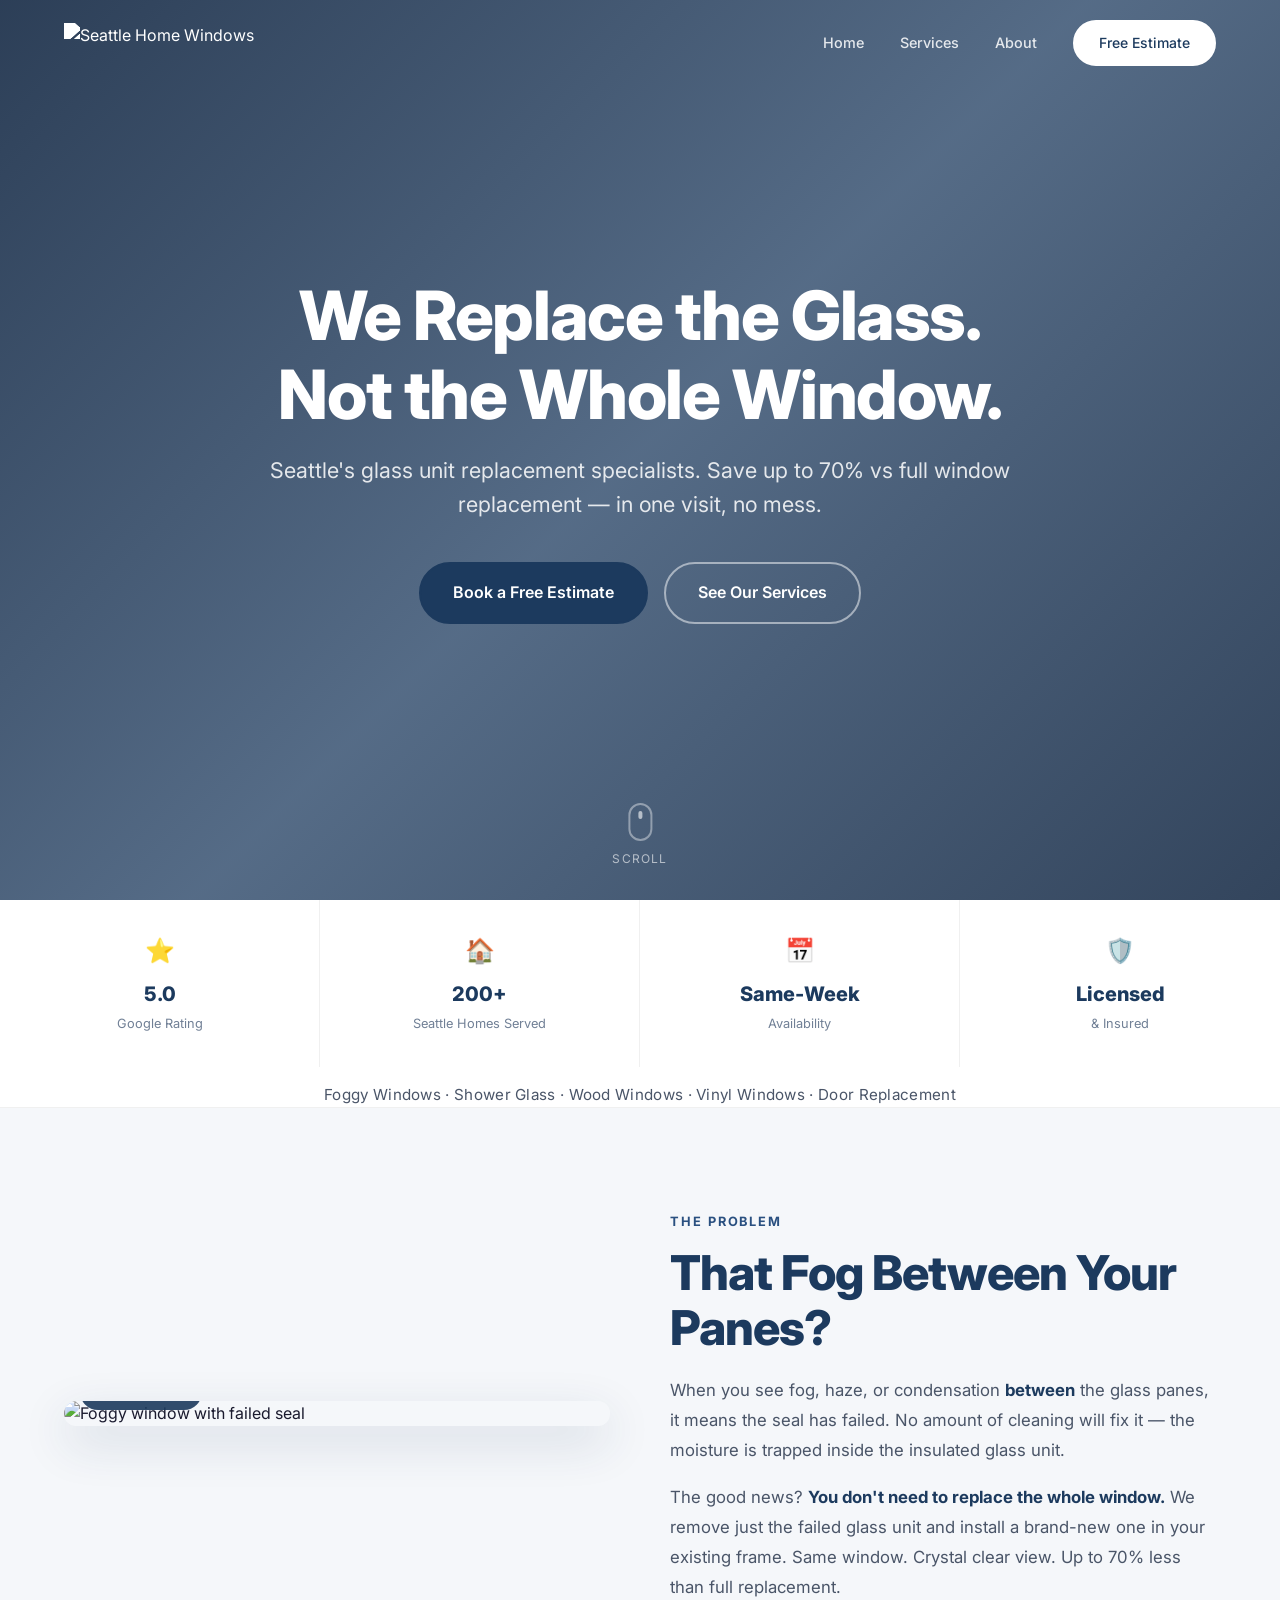
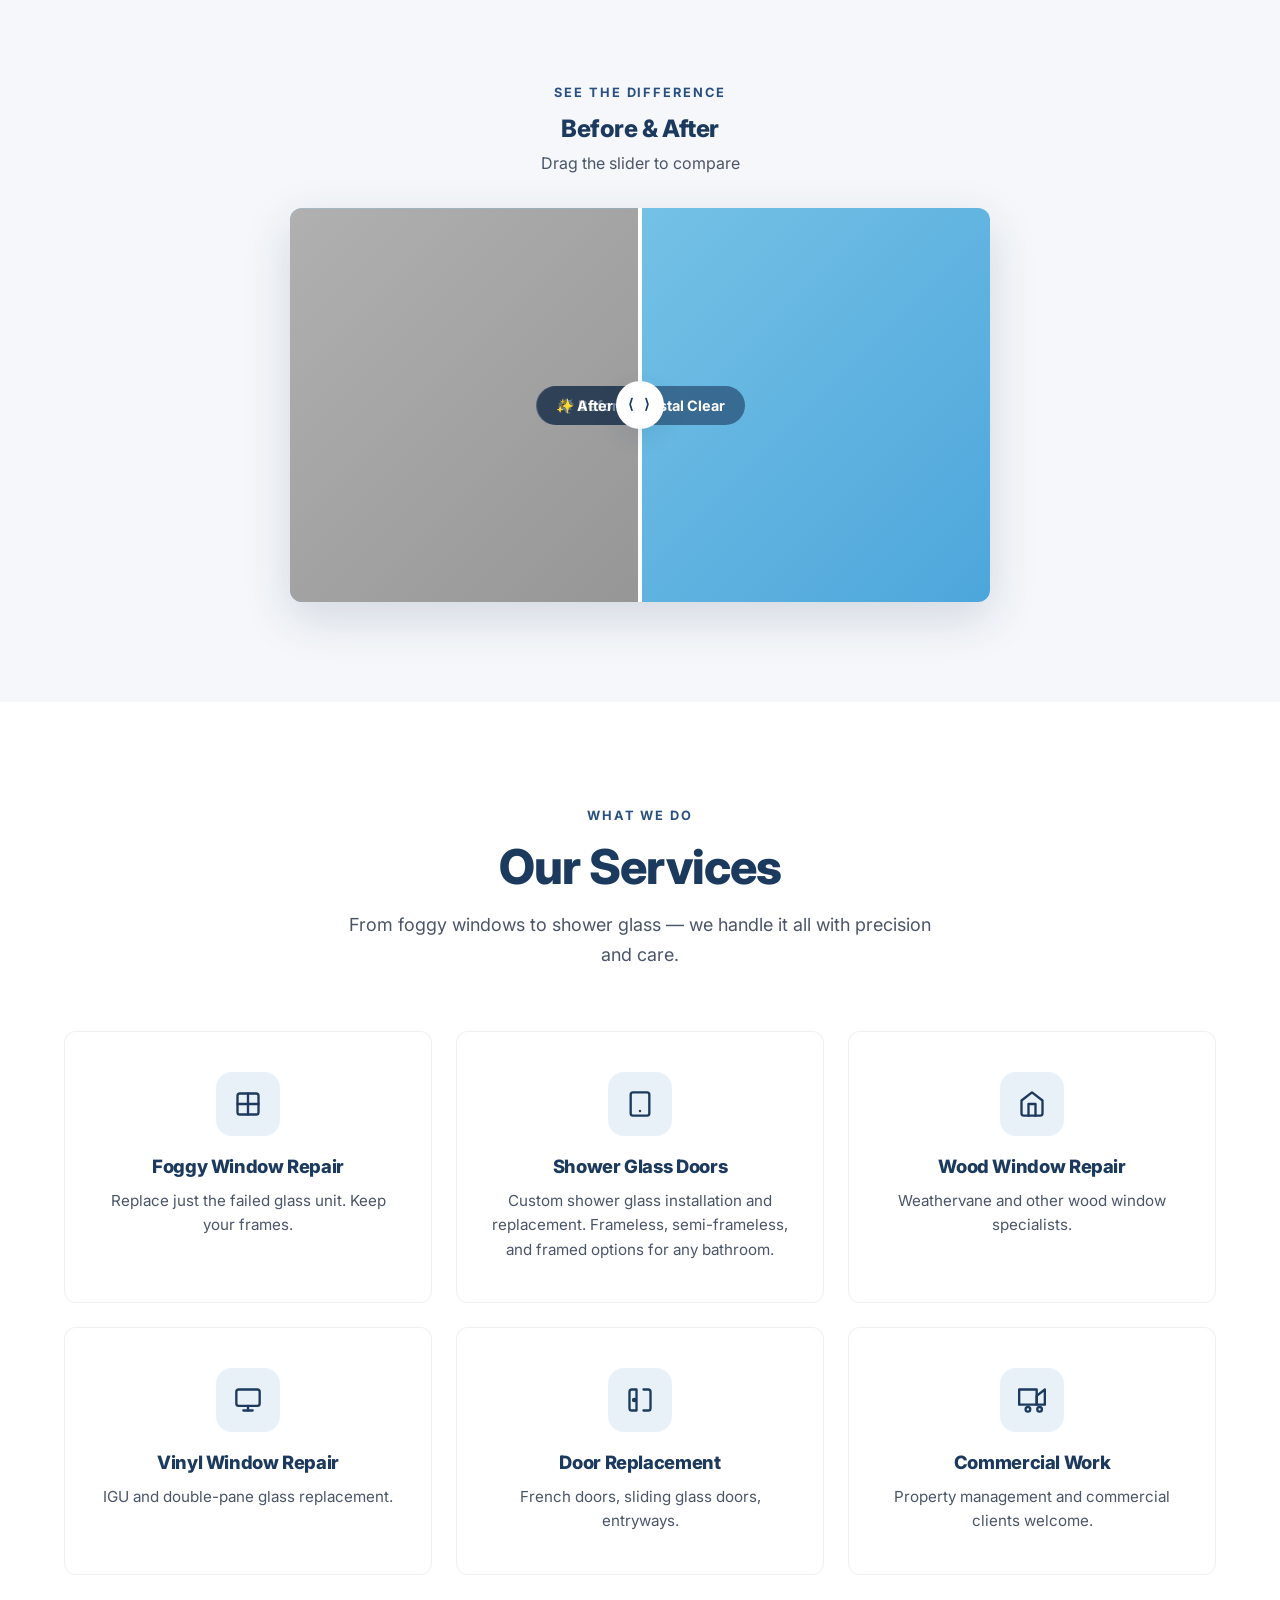
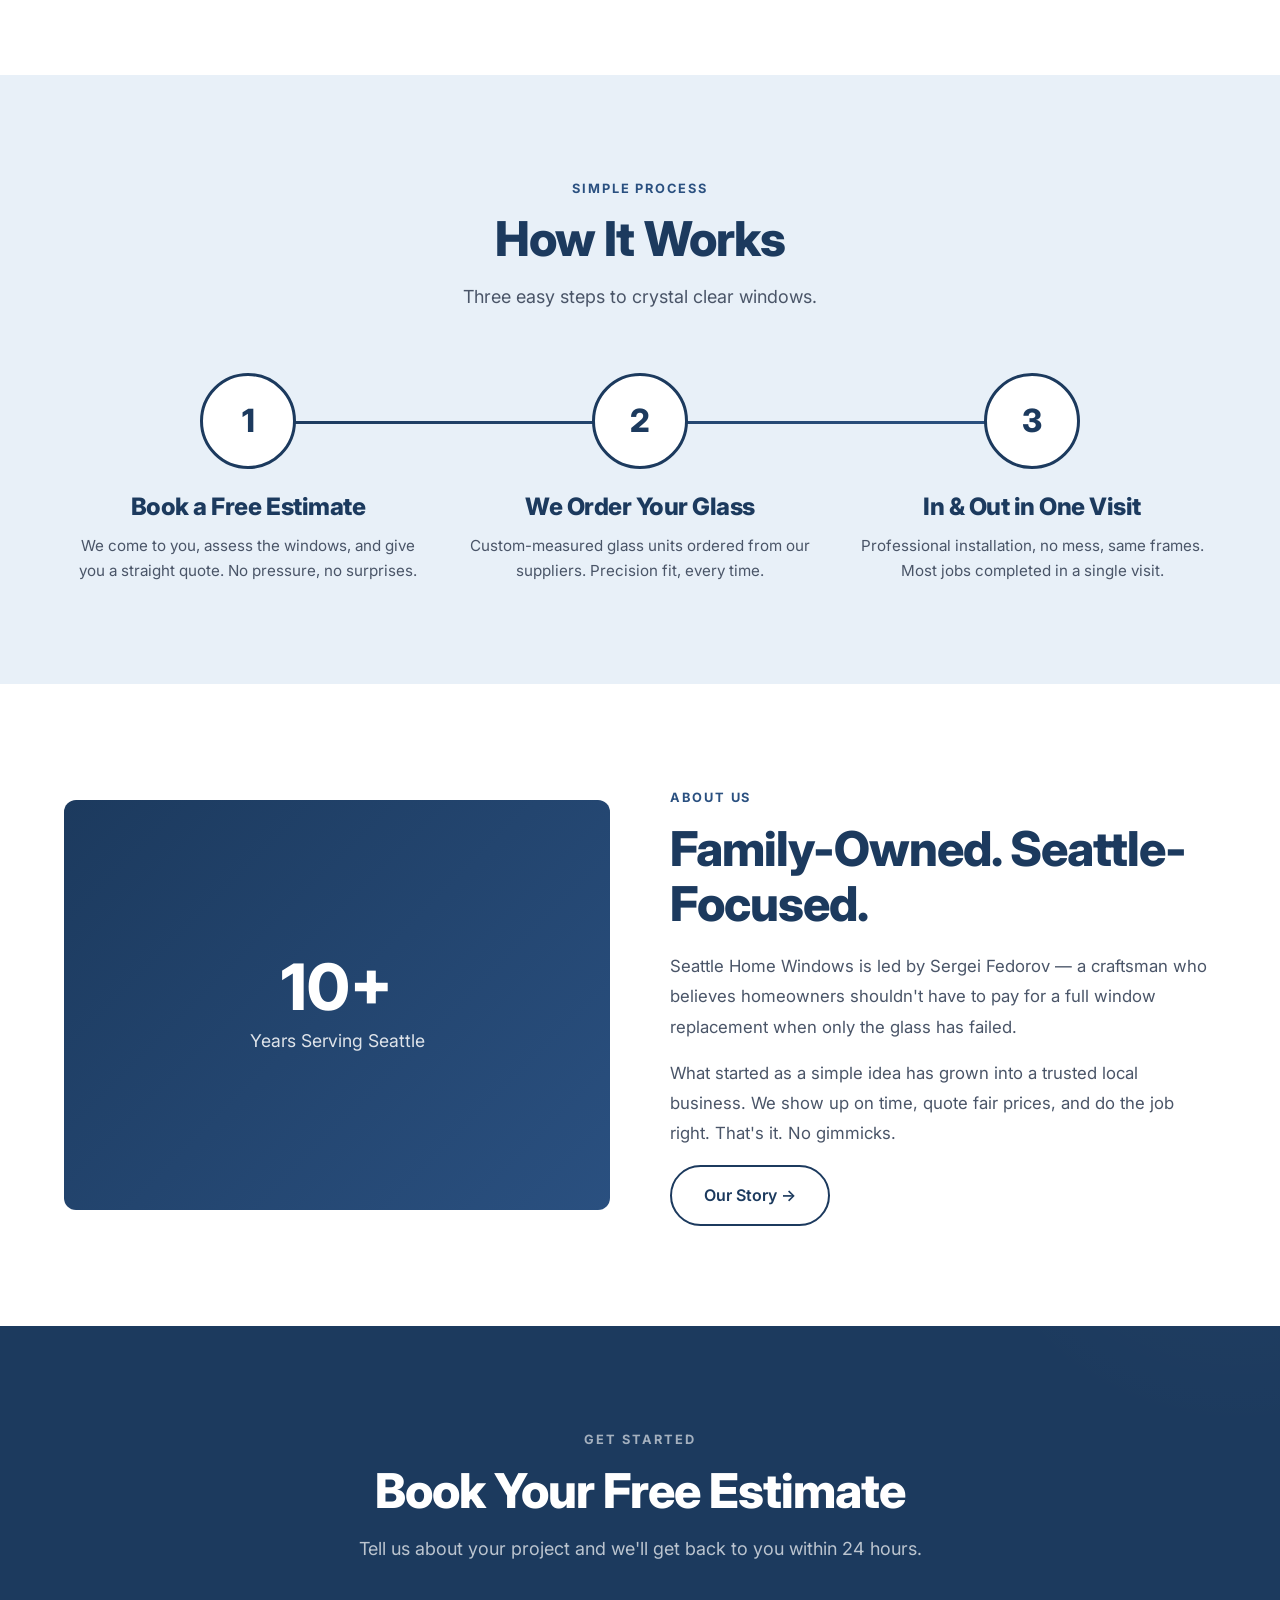
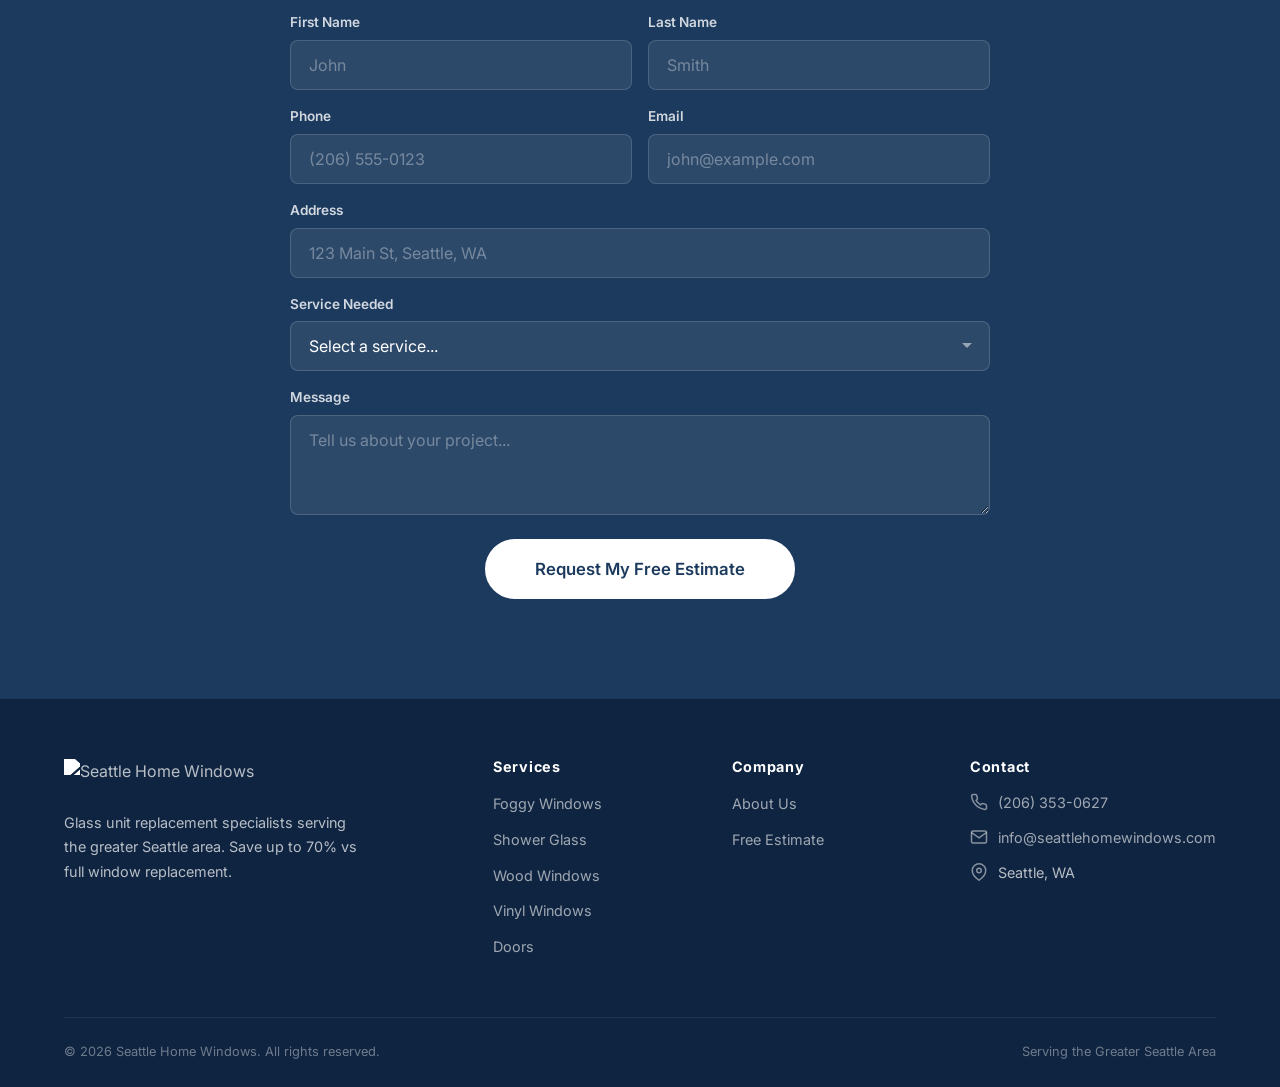
==== commit 3bc787ea: "Update hero, services, and social proof bar" ====
--- a/index.html
+++ b/index.html
@@ -37,8 +37,8 @@
     <div class="hero-bg"></div>
     <div class="hero-overlay"></div>
     <div class="hero-content">
-      <h1>Your View Deserves Better Than Foggy Glass</h1>
-      <p>We replace just the glass — not the whole window. Save up to 70%.</p>
+      <h1>We Replace the Glass. Not the Whole Window.</h1>
+      <p>Seattle's glass unit replacement specialists. Save up to 70% vs full window replacement — in one visit, no mess.</p>
       <div class="hero-buttons">
         <a href="#estimate" class="btn btn-primary">Book a Free Estimate</a>
         <a href="#services" class="btn btn-outline">See Our Services</a>
@@ -73,6 +73,9 @@
         <div class="proof-value">Licensed</div>
         <div class="proof-label">& Insured</div>
       </div>
+    </div>
+    <div class="proof-services" style="text-align:center; padding: 1rem 0 0; color: var(--text-medium, #6b7280); font-size: 0.95rem; letter-spacing: 0.02em;">
+      Foggy Windows · Shower Glass · Wood Windows · Vinyl Windows · Door Replacement
     </div>
   </section>
 
@@ -127,7 +130,7 @@
             <svg viewBox="0 0 24 24"><rect x="4" y="2" width="16" height="20" rx="2"/><line x1="12" y1="18" x2="12" y2="18.01"/></svg>
           </div>
           <h3>Shower Glass Doors</h3>
-          <p>Custom shower glass installation and replacement.</p>
+          <p>Custom shower glass installation and replacement. Frameless, semi-frameless, and framed options for any bathroom.</p>
         </div>
         <div class="service-card fade-up">
           <div class="service-icon">
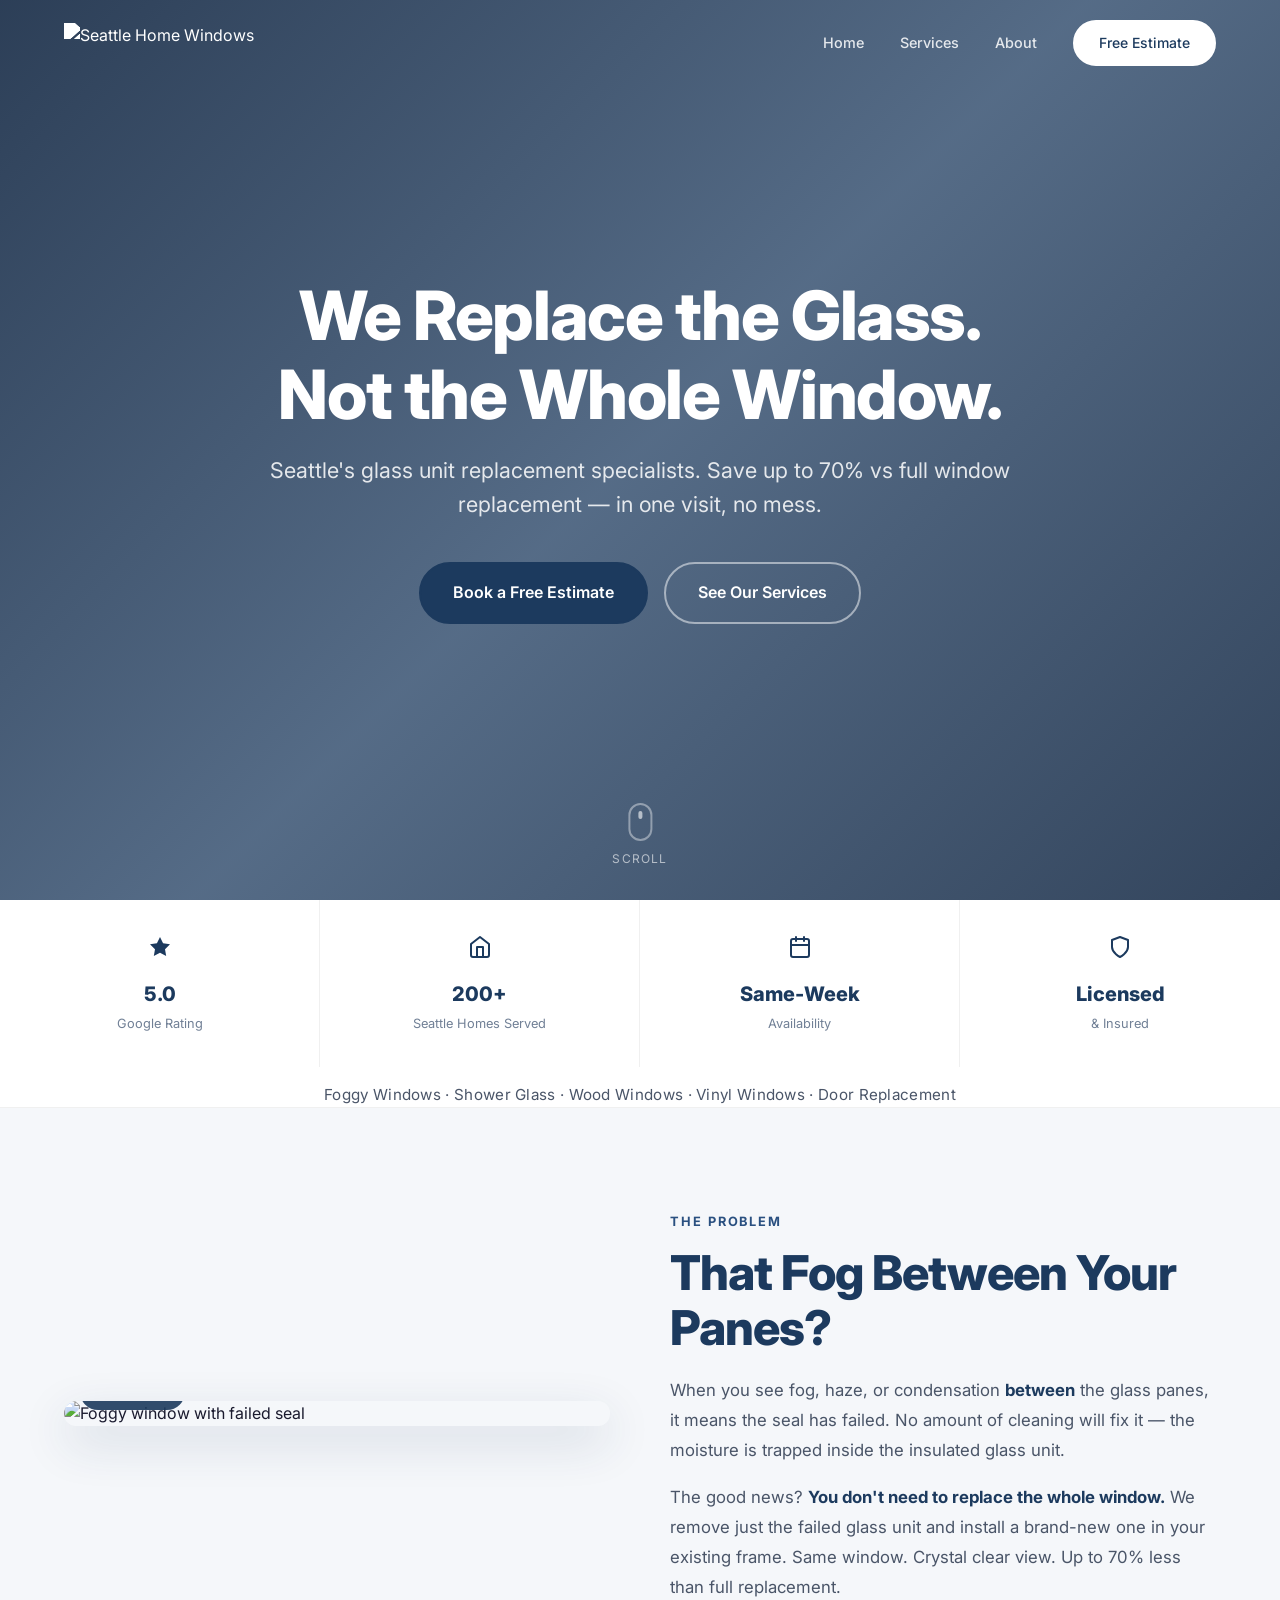
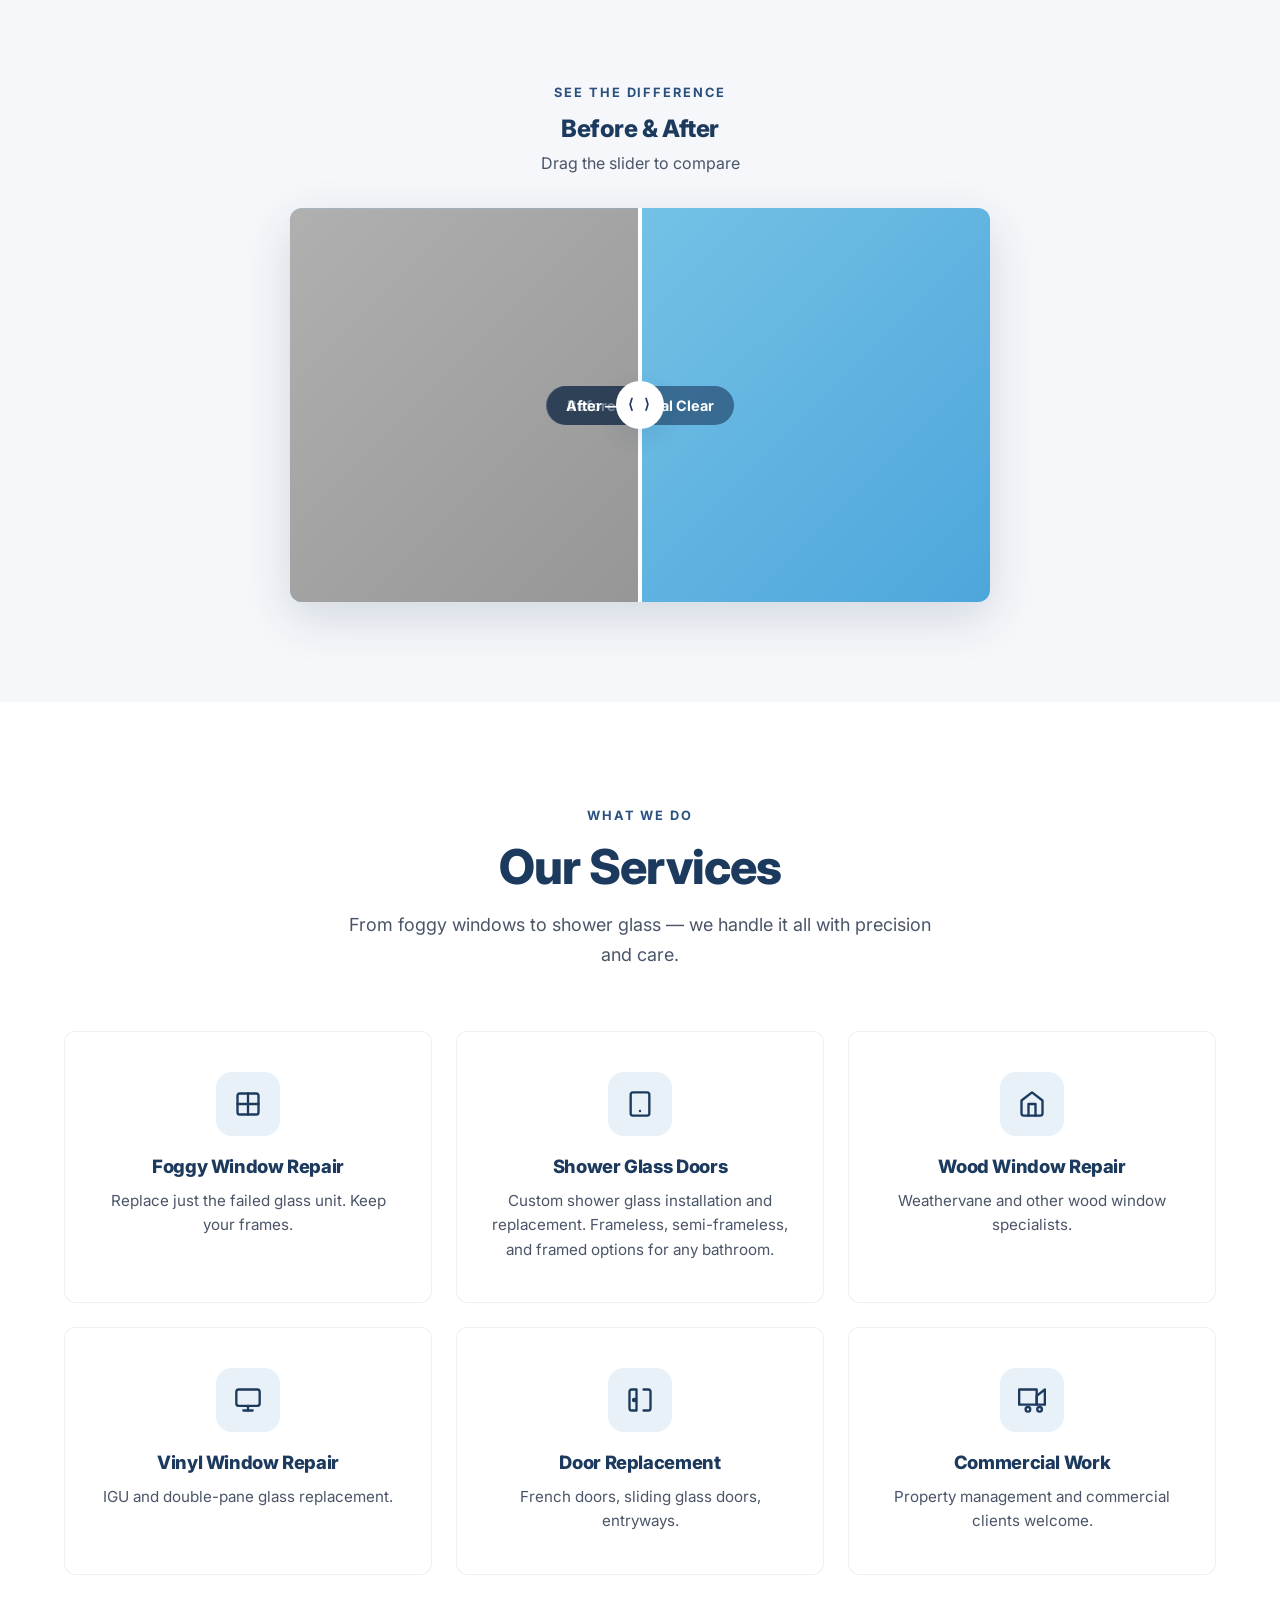
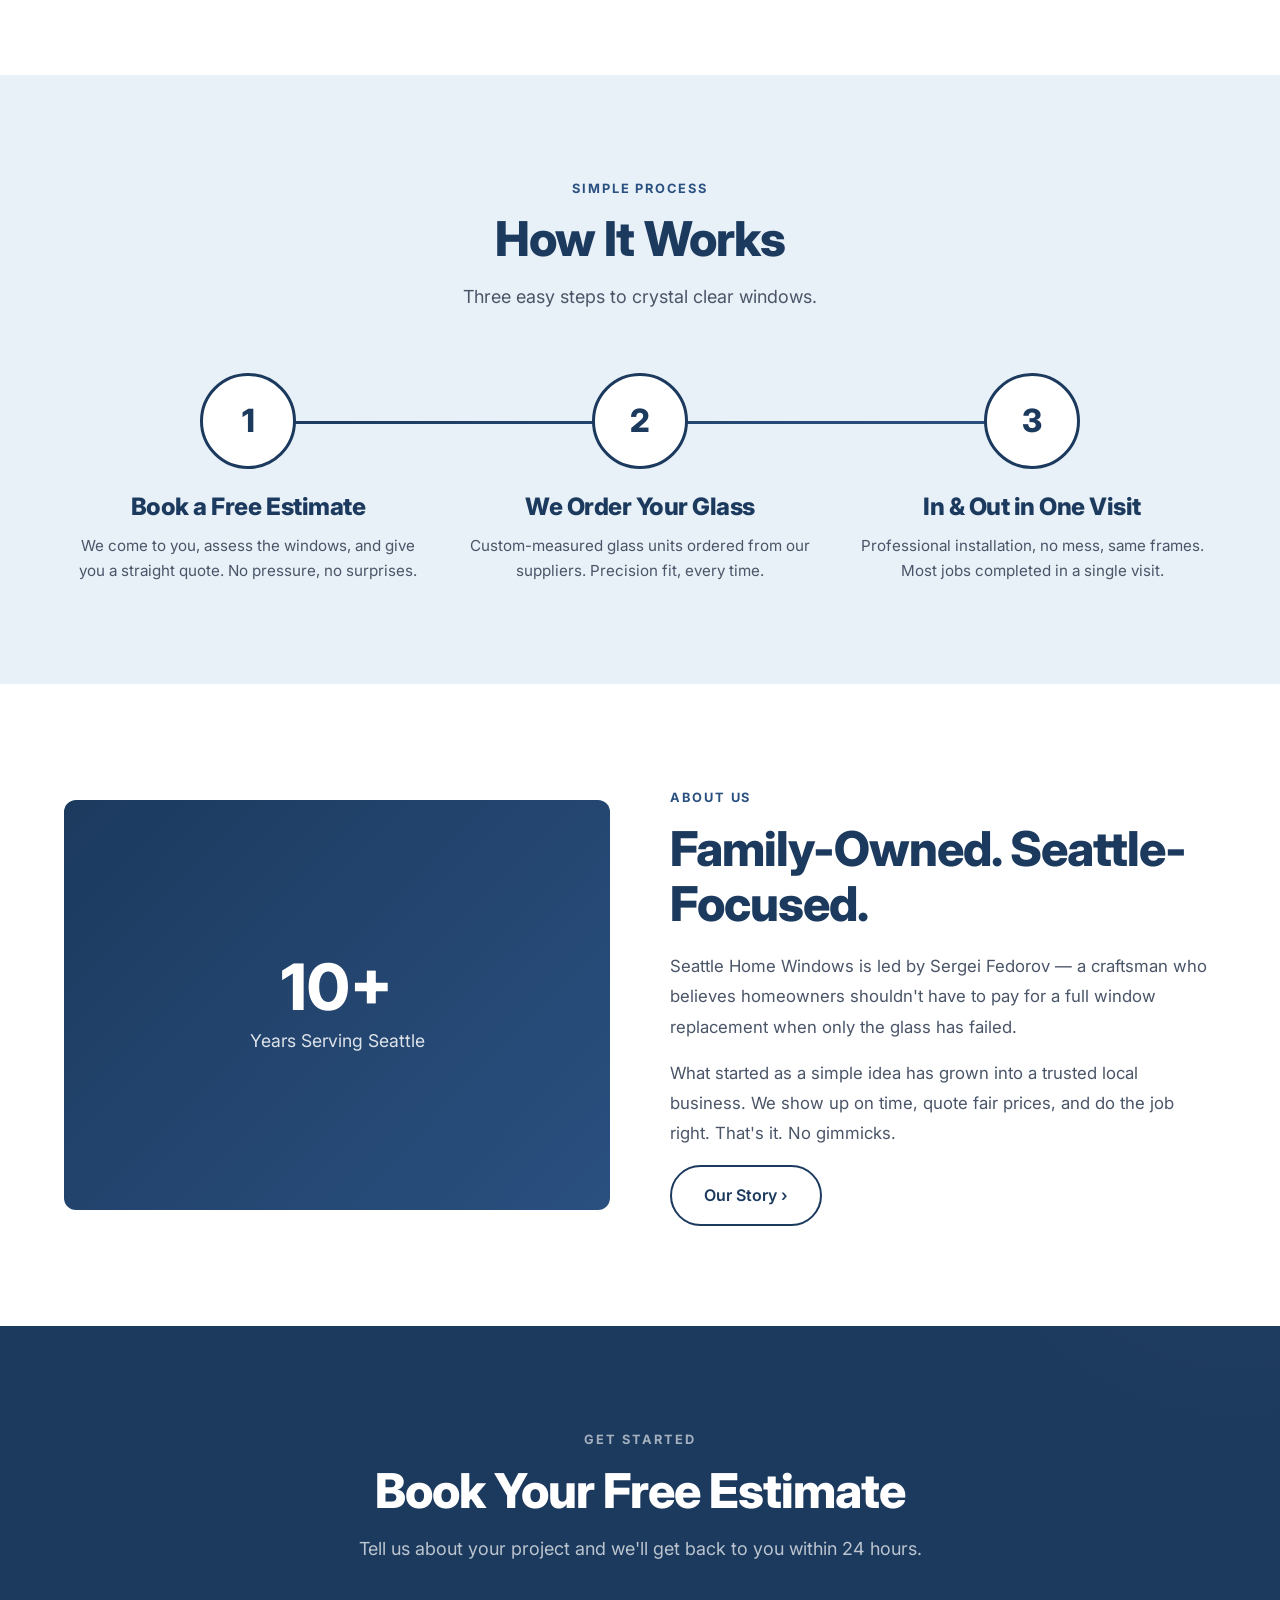
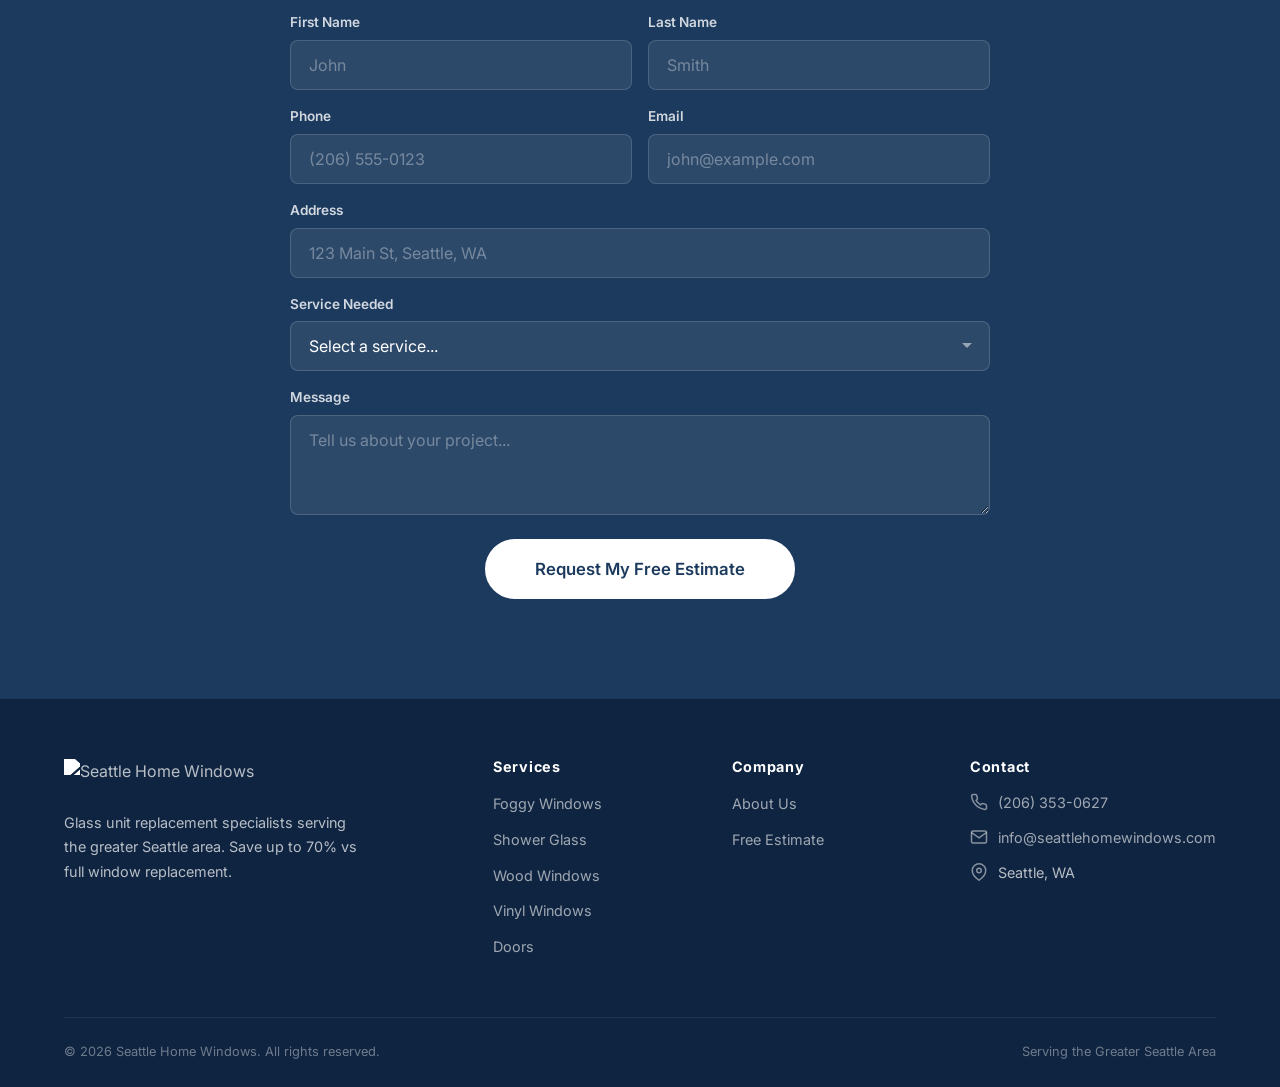
==== commit be25dad1: "Remove all emojis, replace with clean SVG icons and text characters - Social proof bar: replaced ⭐🏠📅" ====
--- a/index.html
+++ b/index.html
@@ -54,22 +54,22 @@
   <section class="social-proof">
     <div class="proof-grid">
       <div class="proof-item fade-up">
-        <div class="proof-icon">⭐</div>
+        <div class="proof-icon"><svg width="24" height="24" viewBox="0 0 24 24" fill="var(--navy)" stroke="none"><polygon points="12 2 15.09 8.26 22 9.27 17 14.14 18.18 21.02 12 17.77 5.82 21.02 7 14.14 2 9.27 8.91 8.26 12 2"/></svg></div>
         <div class="proof-value">5.0</div>
         <div class="proof-label">Google Rating</div>
       </div>
       <div class="proof-item fade-up">
-        <div class="proof-icon">🏠</div>
+        <div class="proof-icon"><svg width="24" height="24" viewBox="0 0 24 24" fill="none" stroke="var(--navy)" stroke-width="2" stroke-linecap="round" stroke-linejoin="round"><path d="M3 9l9-7 9 7v11a2 2 0 0 1-2 2H5a2 2 0 0 1-2-2z"/><polyline points="9 22 9 12 15 12 15 22"/></svg></div>
         <div class="proof-value">200+</div>
         <div class="proof-label">Seattle Homes Served</div>
       </div>
       <div class="proof-item fade-up">
-        <div class="proof-icon">📅</div>
+        <div class="proof-icon"><svg width="24" height="24" viewBox="0 0 24 24" fill="none" stroke="var(--navy)" stroke-width="2" stroke-linecap="round" stroke-linejoin="round"><rect x="3" y="4" width="18" height="18" rx="2" ry="2"/><line x1="16" y1="2" x2="16" y2="6"/><line x1="8" y1="2" x2="8" y2="6"/><line x1="3" y1="10" x2="21" y2="10"/></svg></div>
         <div class="proof-value">Same-Week</div>
         <div class="proof-label">Availability</div>
       </div>
       <div class="proof-item fade-up">
-        <div class="proof-icon">🛡️</div>
+        <div class="proof-icon"><svg width="24" height="24" viewBox="0 0 24 24" fill="none" stroke="var(--navy)" stroke-width="2" stroke-linecap="round" stroke-linejoin="round"><path d="M12 22s8-4 8-10V5l-8-3-8 3v7c0 6 8 10 8 10z"/></svg></div>
         <div class="proof-value">Licensed</div>
         <div class="proof-label">& Insured</div>
       </div>
@@ -85,7 +85,7 @@
       <div class="ps-grid">
         <div class="ps-image-wrap fade-up">
           <img src="https://images.squarespace-cdn.com/content/v1/53bdde84e4b06a876245f971/70a5252a-7598-47df-831a-8cd8287273d9/Foggy+Window+Ad+Thumbnail.jpg" alt="Foggy window with failed seal">
-          <span class="ps-label">⚠ Failed Seal</span>
+          <span class="ps-label">Failed Seal</span>
         </div>
         <div class="ps-text fade-up">
           <span class="section-label">The Problem</span>
@@ -101,8 +101,8 @@
         <h3 style="color:var(--navy); margin-bottom: 0.5rem;">Before & After</h3>
         <p style="color:var(--text-medium); margin-bottom: 1.5rem;">Drag the slider to compare</p>
         <div class="ba-slider">
-          <div class="ba-after"><span>✨ After — Crystal Clear</span></div>
-          <div class="ba-before"><span>😶‍🌫️ Before — Foggy Seal</span></div>
+          <div class="ba-after"><span>After — Crystal Clear</span></div>
+          <div class="ba-before"><span>Before — Foggy Seal</span></div>
           <div class="ba-handle"></div>
         </div>
       </div>
@@ -215,7 +215,7 @@
           <h2>Family-Owned. Seattle-Focused.</h2>
           <p>Seattle Home Windows is led by Sergei Fedorov — a craftsman who believes homeowners shouldn't have to pay for a full window replacement when only the glass has failed.</p>
           <p>What started as a simple idea has grown into a trusted local business. We show up on time, quote fair prices, and do the job right. That's it. No gimmicks.</p>
-          <a href="about.html" class="btn btn-outline-dark">Our Story →</a>
+          <a href="about.html" class="btn btn-outline-dark">Our Story ›</a>
         </div>
       </div>
     </div>
--- a/styles.css
+++ b/styles.css
@@ -427,6 +427,7 @@
 .proof-icon {
   font-size: 1.5rem;
   margin-bottom: 8px;
+  color: var(--navy);
 }
 
 .proof-value {
